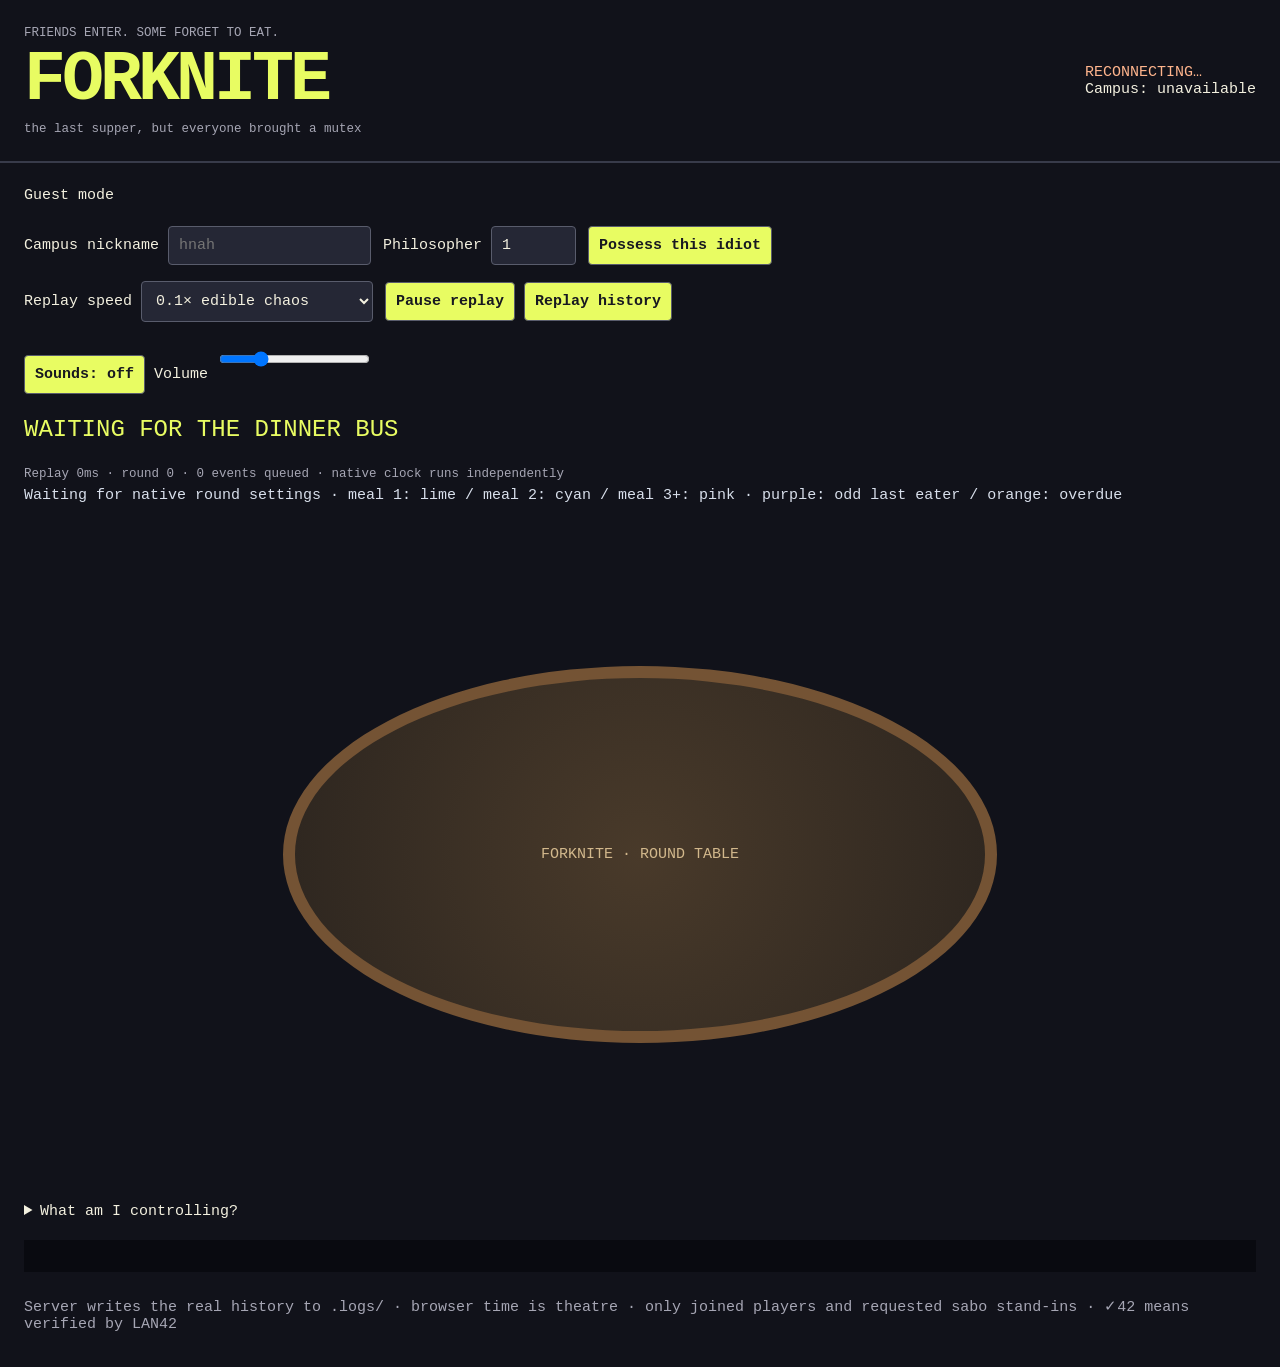
==== minigames/forknite/public/index.html @ 1d65f486 "fix: keep FORKNITE photos matched to shuffled diners" ====
<!doctype html><html lang="en"><meta charset="utf-8"><meta name="viewport" content="width=device-width,initial-scale=1"><title>FORKNITE · dinner is a battle royale</title>
<style>
*{box-sizing:border-box}body{margin:0;background:#11121a;color:#f3f0df;font:15px monospace}header,main{max-width:1400px;margin:auto;padding:24px}header{display:flex;justify-content:space-between;gap:20px;align-items:center;border-bottom:2px solid #383b4a}h1{font-size:clamp(30px,6vw,70px);margin:0;color:#e8fc62;letter-spacing:-4px}small{color:#a6a6b4}button,input,select{font:inherit;padding:10px;background:#252735;color:inherit;border:1px solid #595c6c;border-radius:4px}button{background:#e8fc62;color:#171820;cursor:pointer;font-weight:bold}label{display:inline-block;margin:8px 12px 8px 0}#banner{font-size:24px;margin:22px 0;color:#e8fc62}#arena{display:grid;grid-template-columns:repeat(auto-fill,minmax(115px,1fr));gap:10px}.philo{position:relative;text-align:center;min-height:150px;border:2px solid #414353;border-radius:8px;padding:12px 6px;background:#20222d;overflow:hidden}.philo.eating{border-color:#e8fc62;background:#353c24}.philo.sleeping{border-color:#8181ff}.philo.dead{background:#50252c;border-color:#ff7782;transform:rotate(-3deg)}.sprite{font-size:32px;line-height:1.4;white-space:pre}.eating .sprite{animation:chomp .16s infinite alternate}.thinking .sprite{animation:wobble .4s infinite alternate}.dead .sprite{transform:rotate(180deg)}.photo-status{display:block;font-size:10px;color:#ffb58d}.sprite a,.sprite button{font:10px monospace;padding:3px}.sprite img{width:48px;height:48px;object-fit:cover;border-radius:50%;image-rendering:auto}#identity{margin-bottom:14px}a{color:#e8fc62}.name{display:block;margin:6px 0;color:#fff;overflow-wrap:anywhere}.state{font-size:11px;color:#bbc0cf}.bar{height:5px;background:#57576a;margin-top:12px}.bar i{display:block;height:100%;background:#e8fc62;width:100%}#feed{max-height:180px;overflow:auto;background:#090a10;padding:16px;color:#b7c68d;white-space:pre-wrap}#status,#message{color:#ffb58d}details{margin:20px 0}footer{margin-top:25px;color:#a6a6b4}@keyframes chomp{to{transform:translateY(-5px) rotate(8deg)}}@keyframes wobble{to{transform:rotate(-5deg)}}@media(prefers-reduced-motion:reduce){*{animation:none!important}}

#arena{display:block;position:relative;margin:24px auto;isolation:isolate;min-width:650px;min-height:650px}#arena:before{content:"FORKNITE · ROUND TABLE";position:absolute;inset:21%;border:12px solid #745334;border-radius:50%;background:radial-gradient(circle,#493a2a,#2c251f);display:grid;place-items:center;text-align:center;color:#d2b88c;z-index:-1}.philo{position:absolute;width:125px;min-height:160px;transform:translate(-50%,-50%);font-size:12px}.philo.dead{transform:translate(-50%,-50%) rotate(-3deg)}.bar i{background:var(--meal-color,#e8fc62)}.sprite{font-size:26px}.hunger{display:block;font-size:10px;color:#c4c6d3;margin-top:5px}#round-stats{line-height:1.8;color:#d8dfeb}main{overflow-x:auto}
.philo.eating.odd-turn{border-color:#bc8cff;background:#40304f;box-shadow:0 0 0 2px #bc8cff55}.odd-turn .meal-timing{color:#d9baff}
.philo.meal-late{border-color:#ffad42;background:#443321}.meal-timing{display:block;font-size:10px;color:#c4c6d3;margin-top:5px}.meal-late .meal-timing{color:#ffbd65}
</style>
<header><div><small>FRIENDS ENTER. SOME FORGET TO EAT.</small><h1>FORKNITE</h1><small>the last supper, but everyone brought a mutex</small></div><div><div id="status">connecting…</div><div id="campus-status" role="status">Campus: loading…</div></div></header>
<main><div id="identity"><span id="identity-label">Guest mode · silly face included</span></div><form id="join"><label>Campus nickname <input id="nickname" placeholder="hnah" maxlength="20" required pattern="[a-zA-Z0-9_-]+"></label><label>Philosopher <input id="slot" type="number" min="1" value="1" required style="width:85px"></label><button>Possess this idiot</button> <span id="message"></span></form>
<div><label>Replay speed <select id="speed"><option value="1">1× actual chaos</option><option value="0.1" selected>0.1× edible chaos</option><option value="0.02">0.02× forensic dinner</option></select></label><button id="pause">Pause replay</button> <button id="replay">Replay history</button></div>
<div><button id="fox-toggle" type="button" aria-pressed="false">Sounds: off</button> <label>Volume <input id="fox-volume" type="range" min="0" max="100" value="20" aria-label="Sound volume"></label> <small id="exam-audio-state" role="status" aria-live="polite"></small></div>
<div id="banner">WAITING FOR THE DINNER BUS</div><small id="clock">Room host uses /start in LAN42.</small><div id="round-stats" role="status">Waiting for native round settings · meal 1: lime / meal 2: cyan / meal 3+: pink · purple: odd last eater / orange: overdue</div><div id="arena" style="margin-top:20px"></div>
<details><summary>What am I controlling?</summary><p>Your attendance. Joined players and host-requested stand-ins sit at this table. Adjacent seats share forks. Seats and native philosopher IDs are shuffled every round. The C threads handle every fork, meal, sleep, thought and death. You are emotionally responsible.</p><p>Storm mode reduces the starvation deadline between fresh native rounds. The hunger bars and approximate milliseconds remaining are inferred from eating-start timestamps. Lime, cyan, and pink mark the first, second, and third-or-later eating starts. Purple highlights the last diner to start each numbered meal wave at an odd table, while that diner is eating. This extra odd-table turn is distinct from an overdue wait. Orange marks an overdue wait or a meal that started late. The estimated start-to-start window is max(eat + sleep, 2 × eat) for even tables or max(eat + sleep, 3 × eat) for odd tables, with max(2ms, 5% of eat) grace. Normal fork waiting is included; a single eating duration is not the late threshold. This is a display estimate, not proof of a scheduler fault. Meal counters count observed meal starts, not confirmed completed meals.</p></details><pre id="feed" aria-label="Recent moves"></pre><footer>Server writes the real history to .logs/ · browser time is theatre · only joined players and requested sabo stand-ins · ✓42 means verified by LAN42</footer></main>
<script src="/avatar.js"></script>
<script src="/campus-status.js"></script>
<script>
'use strict';
// MEAL_TIMING_START
function mealWindow(count,eat,sleep){
 if(!Number.isInteger(count)||count<2||!Number.isFinite(eat)||eat<=0||!Number.isFinite(sleep)||sleep<=0)return null;
 // A display estimate, not a guarantee about the native thread scheduler.
 return {expected:Math.max(eat+sleep,(count%2?3:2)*eat),grace:Math.max(2,eat*.05)};
}
function observeMeal(card,ms,window){
 card.lastDelay=window?Math.max(0,ms-card.lastMeal-window.expected):0;
 card.meals++;card.lastMeal=ms;
}
function oddLastEater(cards,card,count){
 const diners=cards.filter(Boolean);
 return count>1&&count%2===1&&diners.length===count&&diners.every(c=>c.meals>=card.meals);
}
function mealTiming(card,now,deadline,window){
 const elapsed=Math.max(0,now-card.lastMeal),remaining=card.dead?0:Math.max(0,Math.min(deadline,deadline-elapsed));
 const overdue=window?Math.max(0,elapsed-window.expected):0;
 const late=!card.dead&&Boolean(window&&(overdue>window.grace||card.lastDelay>window.grace));
 let label=card.dead?'Native death observed':!window?'Timing estimate unavailable':
  overdue>window.grace?'Waiting +'+Math.ceil(overdue)+'ms overdue':
  card.lastDelay>window.grace?'Last meal started +'+Math.ceil(card.lastDelay)+'ms late':
  'Within estimated meal window';
 const oddEating=!card.dead&&card.oddTurn&&card.state==='eating';
 if(oddEating)label='Odd-table last turn · meal '+card.meals+' · '+label;
 return {remaining,late,label,color:oddEating?'#bc8cff':late?'#ffad42':['#e8fc62','#5be7f5','#f38bd5'][Math.max(0,Math.min(card.meals,3)-1)]};
}
// MEAL_TIMING_END
// FOX_AUDIO_START
function createFoxAudio(sources,AudioClass=Audio,random=Math.random,now=()=>performance.now(),deathSources=[]){
 let enabled=false,volume=.2,last=-Infinity,quietUntil=0,queued=[];const active=new Set();
 function stop(){for(const a of active){a.pause();a.currentTime=0;}active.clear();last=-Infinity;}
 function play(pool=sources,priority=false){const date=new Date(Date.now()+8*3600*1000),day=date.getUTCDay(),hour=date.getUTCHours()+date.getUTCMinutes()/60;const examStart=day===3?15:day===6?13:null;queued=queued.filter(w=>w.end>Date.now()/1000);if(Date.now()/1000<quietUntil||queued.some(w=>w.start<=Date.now()/1000&&w.end>Date.now()/1000)||(examStart!==null&&hour>=examStart&&hour<examStart+3)){stop();return;}if(priority)stop();if(active.size>=2||now()-last<200)return;last=now();const a=new AudioClass(pool[Math.floor(random()*pool.length)]);a.volume=volume;active.add(a);const done=()=>active.delete(a);a.onended=done;a.onerror=done;try{const result=a.play();if(result&&result.catch)result.catch(done);}catch(e){done();}}
 return {toggle(){enabled=!enabled;if(enabled)play();else stop();return enabled;},eat(){if(enabled&&random()<.45)play();},death(){if(enabled&&deathSources.length)play(deathSources,true);},stop,setQuiet(until){quietUntil=Number.isFinite(until)&&until>Date.now()/1000&&until<=Date.now()/1000+43200?until:0;if(quietUntil)stop();},setWindows(rows){const now=Date.now()/1000;if(!Array.isArray(rows)||rows.length>16||rows.some(w=>!w||Object.keys(w).sort().join(',')!=='end,reason,start'||!['exam','manual'].includes(w.reason)||!Number.isFinite(w.start)||!Number.isFinite(w.end)||w.end<=w.start||w.end-w.start>43200||w.end>now+8*86400))return false;queued=rows.filter(w=>w.end>now);if(queued.some(w=>w.start<=now&&w.end>now))stop();return true;},setVolume(value){volume=Math.max(0,Math.min(1,Number(value)||0));for(const a of active)a.volume=volume;}};
}
// FOX_AUDIO_END
const foxAudio=createFoxAudio(["[data-uri]","[data-uri]","[data-uri]"],Audio,Math.random,()=>performance.now(),["[data-uri]","[data-uri]"]);
const $=s=>document.querySelector(s), arena=$('#arena');
let campusOccupancy=null;
async function refreshCampusStatus(){
 try{
  const response=await fetch('/campus-status');
  if(response.status===403){campusOccupancy=null;$('#campus-status').textContent='Campus: sign in through LAN42';return;}
  if(!response.ok)throw Error('Status unavailable');
  const data=await response.json();campusOccupancy=normalizeCampusStatus(data.status);
  $('#campus-status').textContent=campusStatusLabel(campusOccupancy);
 }catch(e){$('#campus-status').textContent=campusOccupancy?campusStatusLabel(campusOccupancy)+' · connection unavailable':'Campus: unavailable';}
}
refreshCampusStatus();setInterval(refreshCampusStatus,5000);
let campusQuietUntil=0,campusQuietWindows=[];
async function refreshAudioQuiet(){
 try{const r=await fetch('/audio-state');if(r.ok){const s=await r.json();if(typeof s.until==='number'&&Number.isFinite(s.until)){campusQuietUntil=s.until;if(foxAudio.setWindows(s.windows||[]))campusQuietWindows=s.windows||[];}}}catch(e){}
 const now=Date.now()/1000,d=new Date(Date.now()+8*3600*1000),day=d.getUTCDay(),hour=d.getUTCHours()+d.getUTCMinutes()/60+d.getUTCSeconds()/3600,start=day===3?15:day===6?13:null;
 campusQuietWindows=campusQuietWindows.filter(w=>w.end>now);if(campusQuietUntil<=now)campusQuietUntil=0;foxAudio.setWindows(campusQuietWindows);
 const defaults=start!==null&&hour>=start&&hour<start+3?now+(start+3-hour)*3600:0;
 const until=Math.max(defaults,campusQuietUntil,...campusQuietWindows.filter(w=>w.start<=now).map(w=>w.end));foxAudio.setQuiet(until);
 $('#exam-audio-state').textContent=until>now?'Exam quiet until '+new Date(until*1000).toLocaleTimeString('en-SG',{timeZone:'Asia/Singapore',hour:'2-digit',minute:'2-digit'})+' SGT':'';
 $('#fox-toggle').title=until>now?'Exam quiet is active; your sound choice is preserved.':'';
}refreshAudioQuiet();setInterval(refreshAudioQuiet,1000);
let count=0, players=[], history=[], queue=[], cursor=0, base=null, sim=0, round=0, deadline=130, paused=false, last=performance.now(), cards=[], seq=0, timingWindow=null, roundActive=false;
$('#fox-toggle').onclick=()=>{const on=foxAudio.toggle();$('#fox-toggle').textContent='Sounds: '+(on?'on':'off');$('#fox-toggle').setAttribute('aria-pressed',String(on));};
$('#fox-volume').oninput=ev=>foxAudio.setVolume(Number(ev.target.value)/100);
const faces=['(•_•)','(ಠ_ಠ)','(=^.^=)','(o_o)','(¬_¬)','(°□°)'];
function makeCard(id){const el=document.createElement('div');el.className='philo';el.innerHTML='<div class="sprite"></div><b class="name"></b><div class="state">waiting for carbs</div><div class="bar"><i></i></div><small class="hunger">waiting</small><small class="meal-timing">Waiting for round timings</small>';arena.append(el);return {el,meals:0,lastMeal:0,lastDelay:0,dead:false};}
function build(n){count=n;arena.textContent='';cards=[];$('#slot').max=n;names();}
function layout(){const n=players.length,size=Math.max(650,Math.ceil(n*200/Math.PI)+180),radius=size/2-90;arena.style.width=size+'px';arena.style.height=size+'px';players.slice().sort((a,b)=>a.id-b.id).forEach((p,i)=>{const c=cards[p.id];if(!c)return;const angle=2*Math.PI*i/Math.max(1,n)-Math.PI/2;c.el.style.left=(size/2+radius*Math.cos(angle))+'px';c.el.style.top=(size/2+radius*Math.sin(angle))+'px';});}
function names(){const ids=new Set(players.map(p=>p.id));cards.forEach((c,id)=>{if(c&&!ids.has(id)){c.el.remove();delete cards[id];}});for(const p of players){const id=p.id,c=cards[id]||(cards[id]=makeCard(id));c.el.querySelector('.name').textContent='#'+id+' '+p.name+(p.verified?' ✓42':p.sabo?' [SABO]':'');const sprite=c.el.querySelector('.sprite');const urls=[p.avatar,...(p.avatar_urls||[])].filter(Boolean),signature=JSON.stringify([p.name,urls]);if(c.avatarSignature===signature)continue;c.avatarSignature=signature;renderAvatar(sprite,urls,faces[(id-1)%faces.length],p.name);}layout();}
async function refreshIdentity(){try{const r=await fetch('/auth/me');const data=await r.json();if(data.user){$('#join').hidden=true;$('#identity-label').textContent=data.user.login+(data.user.verified?' · 42 identity from LAN42':' · LAN42 guest')+' · philosopher #'+data.user.slot;}else{$('#join').hidden=false;$('#identity-label').textContent='Guest spectator · join the LAN42 room to use your existing identity';}}catch(e){$('#identity-label').textContent='Guest mode';}}
async function acceptLan42(){const ticket=new URLSearchParams(location.hash.slice(1)).get('lan42');if(ticket){window.history.replaceState(null,'',location.pathname);try{const r=await fetch('/auth/lan42',{method:'POST',headers:{'Content-Type':'application/json'},body:JSON.stringify({ticket})});const data=await r.json();if(!r.ok)throw Error(data.error);}catch(e){$('#message').textContent=e.message;}}await refreshIdentity();await refreshCampusStatus();}acceptLan42();
function reset(){foxAudio.stop();cursor=0;base=null;sim=0;round=0;timingWindow=null;roundActive=false;queue=history.slice();build(count);$('#feed').textContent='';$('#banner').textContent='WAITING FOR THE DINNER BUS';}
function note(text){const feed=$('#feed');feed.textContent=(text+'\n'+feed.textContent).slice(0,4500);}
function apply(e){
 if(e.type==='round'){refreshIdentity();round=e.round;roundActive=true;deadline=Number(e.args&&e.args[1])||130;timingWindow=mealWindow(Number(e.args&&e.args[0]||e.count),Number(e.args&&e.args[2]),Number(e.args&&e.args[3]));sim=0;base=null;if(e.players)players=e.players;build(e.count||count);$('#round-stats').textContent='Round '+round+' · '+(e.args[0]||e.count)+' philosophers · time_to_die '+(e.args[1]||'unknown')+'ms · eat '+(e.args[2]||'unknown')+'ms · sleep '+(e.args[3]||'unknown')+'ms · meal goal '+(e.args[4]||'unlimited')+' · meal 1 lime / 2 cyan / 3+ pink · purple: odd last eater / orange: overdue'+(timingWindow?' · estimated interval '+timingWindow.expected+'ms + '+timingWindow.grace+'ms grace':'');$('#banner').textContent='ROUND '+round+' · THE FORKS ARE NOT YOUR FRIENDS';note('Native round '+round+' · '+(e.args||[]).join(' '));}
 if(e.type==='move'){const c=cards[e.id];if(!c)return;let state='thinking';if(e.action==='is eating'){state='eating';if(!document.hidden)foxAudio.eat();observeMeal(c,e.ms,timingWindow);c.oddTurn=oddLastEater(cards,c,count);}else if(e.action==='is sleeping')state='sleeping';else if(e.action==='died'){if(!document.hidden)foxAudio.death();state='dead';c.dead=true;$('#banner').textContent='☠ #'+e.id+' HAS BEEN SENT TO THE DISHWASHER';}else if(e.action==='has taken a fork')state='fork';c.state=state;c.el.className='philo '+state;c.el.querySelector('.state').textContent=e.action+' · meals started '+c.meals;note(e.ms+'ms · '+c.el.querySelector('.name').textContent+' '+e.action);}
 if(e.type==='players'){players=e.players;names();}
 if(e.type==='end'){roundActive=false;note('Round '+e.round+' ended'+(e.death?' · dinner casualty':'')+(e.code!=null?' · exit '+e.code:''));}
 if(e.type==='error'||e.type==='stderr')note(e.message||e.line);
}
const stream=new EventSource('/events');stream.onopen=()=>$('#status').textContent='● SERVER CONNECTED';stream.onerror=()=>$('#status').textContent='RECONNECTING…';
stream.onmessage=msg=>{const e=JSON.parse(msg.data);if(e.type==='snapshot'){players=e.players;if(!count)build(e.count);for(const x of e.events)if(x.seq>seq){seq=x.seq;history.push(x);queue.push(x);}names();return;}if(e.seq<=seq)return;seq=e.seq;history.push(e);queue.push(e);if(history.length>100000){history.splice(0,1000);} };
function tick(now){const delta=Math.min(now-last,100);last=now;if(!paused){if(roundActive)sim+=delta*Number($('#speed').value);let budget=3000;while(cursor<queue.length&&budget--){const e=queue[cursor];if(e.type==='move'){if(base===null){base=e.ms;sim=e.ms;}if(e.ms>sim)break;}cursor++;apply(e);}cards.forEach(c=>{if(c){const timing=mealTiming(c,sim,deadline,timingWindow),remaining=timing.remaining;c.el.style.setProperty('--meal-color',timing.color);c.el.classList.toggle('meal-late',timing.late);c.el.classList.toggle('odd-turn',Boolean(!c.dead&&c.oddTurn&&c.state==='eating'));c.el.querySelector('.meal-timing').textContent=timing.label;c.el.querySelector('i').style.width=(100*remaining/deadline)+'%';c.el.querySelector('.hunger').textContent='≈ '+Math.ceil(remaining)+' / '+deadline+'ms to starve · last meal '+Math.floor(c.lastMeal)+'ms';}});$('#clock').textContent='Replay '+Math.floor(sim)+'ms · round '+round+' · '+(queue.length-cursor)+' events queued · native clock runs independently';if(cursor>5000){queue.splice(0,cursor);cursor=0;}}requestAnimationFrame(tick);}requestAnimationFrame(tick);
$('#pause').onclick=()=>{paused=!paused;if(paused)foxAudio.stop();$('#pause').textContent=paused?'Resume replay':'Pause replay';};$('#replay').onclick=reset;
$('#join').onsubmit=async ev=>{ev.preventDefault();try{const id=Number($('#slot').value), key='forknite-'+id;const r=await fetch('/join',{method:'POST',headers:{'Content-Type':'application/json'},body:JSON.stringify({id,name:$('#nickname').value,token:localStorage.getItem(key)})});const data=await r.json();if(!r.ok)throw Error(data.error);localStorage.setItem(key,data.token);$('#message').textContent='You are philosopher '+id+'. Good luck with that.';}catch(e){$('#message').textContent=e.message;}};
</script></html>
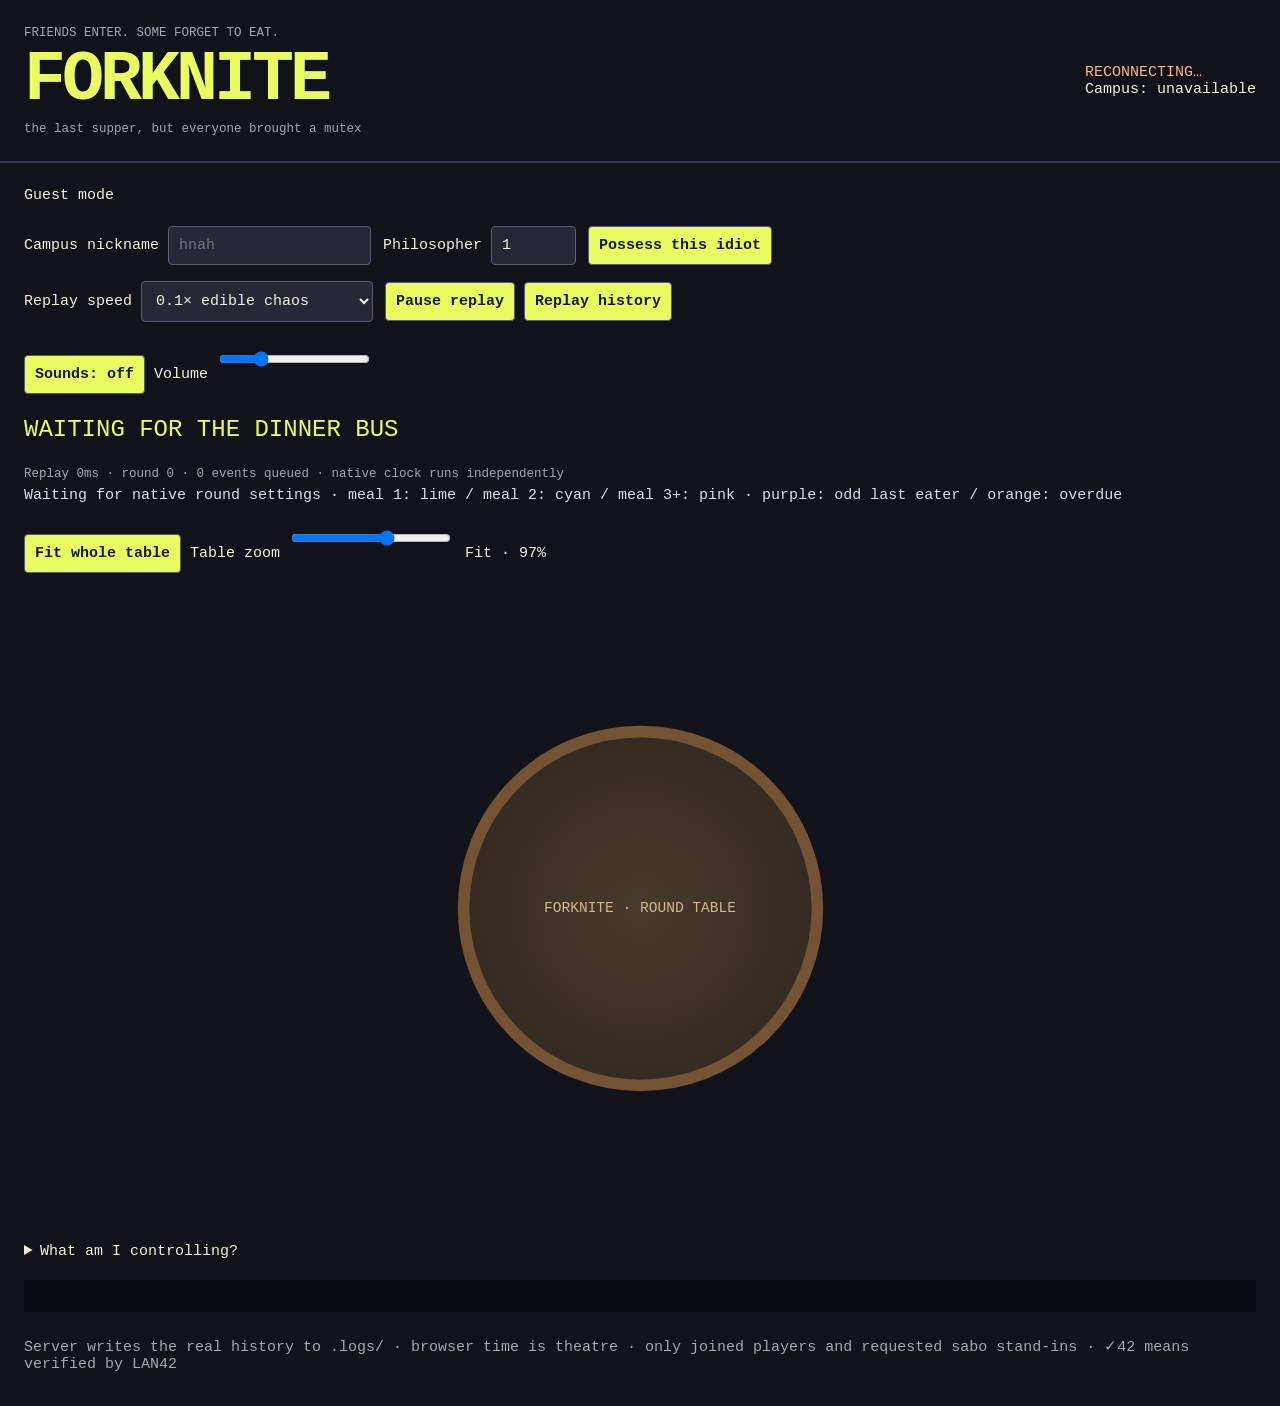
==== commit 20ca107c: "fix: fit full FORKNITE table with adjustable zoom" ====
--- a/minigames/forknite/public/index.html
+++ b/minigames/forknite/public/index.html
@@ -2,7 +2,7 @@
 <style>
 *{box-sizing:border-box}body{margin:0;background:#11121a;color:#f3f0df;font:15px monospace}header,main{max-width:1400px;margin:auto;padding:24px}header{display:flex;justify-content:space-between;gap:20px;align-items:center;border-bottom:2px solid #383b4a}h1{font-size:clamp(30px,6vw,70px);margin:0;color:#e8fc62;letter-spacing:-4px}small{color:#a6a6b4}button,input,select{font:inherit;padding:10px;background:#252735;color:inherit;border:1px solid #595c6c;border-radius:4px}button{background:#e8fc62;color:#171820;cursor:pointer;font-weight:bold}label{display:inline-block;margin:8px 12px 8px 0}#banner{font-size:24px;margin:22px 0;color:#e8fc62}#arena{display:grid;grid-template-columns:repeat(auto-fill,minmax(115px,1fr));gap:10px}.philo{position:relative;text-align:center;min-height:150px;border:2px solid #414353;border-radius:8px;padding:12px 6px;background:#20222d;overflow:hidden}.philo.eating{border-color:#e8fc62;background:#353c24}.philo.sleeping{border-color:#8181ff}.philo.dead{background:#50252c;border-color:#ff7782;transform:rotate(-3deg)}.sprite{font-size:32px;line-height:1.4;white-space:pre}.eating .sprite{animation:chomp .16s infinite alternate}.thinking .sprite{animation:wobble .4s infinite alternate}.dead .sprite{transform:rotate(180deg)}.photo-status{display:block;font-size:10px;color:#ffb58d}.sprite a,.sprite button{font:10px monospace;padding:3px}.sprite img{width:48px;height:48px;object-fit:cover;border-radius:50%;image-rendering:auto}#identity{margin-bottom:14px}a{color:#e8fc62}.name{display:block;margin:6px 0;color:#fff;overflow-wrap:anywhere}.state{font-size:11px;color:#bbc0cf}.bar{height:5px;background:#57576a;margin-top:12px}.bar i{display:block;height:100%;background:#e8fc62;width:100%}#feed{max-height:180px;overflow:auto;background:#090a10;padding:16px;color:#b7c68d;white-space:pre-wrap}#status,#message{color:#ffb58d}details{margin:20px 0}footer{margin-top:25px;color:#a6a6b4}@keyframes chomp{to{transform:translateY(-5px) rotate(8deg)}}@keyframes wobble{to{transform:rotate(-5deg)}}@media(prefers-reduced-motion:reduce){*{animation:none!important}}
 
-#arena{display:block;position:relative;margin:24px auto;isolation:isolate;min-width:650px;min-height:650px}#arena:before{content:"FORKNITE · ROUND TABLE";position:absolute;inset:21%;border:12px solid #745334;border-radius:50%;background:radial-gradient(circle,#493a2a,#2c251f);display:grid;place-items:center;text-align:center;color:#d2b88c;z-index:-1}.philo{position:absolute;width:125px;min-height:160px;transform:translate(-50%,-50%);font-size:12px}.philo.dead{transform:translate(-50%,-50%) rotate(-3deg)}.bar i{background:var(--meal-color,#e8fc62)}.sprite{font-size:26px}.hunger{display:block;font-size:10px;color:#c4c6d3;margin-top:5px}#round-stats{line-height:1.8;color:#d8dfeb}main{overflow-x:auto}
+#arena{display:block;position:relative;margin:24px auto;isolation:isolate;min-width:650px;min-height:650px}#arena:before{content:"FORKNITE · ROUND TABLE";position:absolute;inset:21%;border:12px solid #745334;border-radius:50%;background:radial-gradient(circle,#493a2a,#2c251f);display:grid;place-items:center;text-align:center;color:#d2b88c;z-index:-1}.philo{position:absolute;width:125px;min-height:160px;transform:translate(-50%,-50%);font-size:12px}.philo.dead{transform:translate(-50%,-50%) rotate(-3deg)}.bar i{background:var(--meal-color,#e8fc62)}.sprite{font-size:26px}.hunger{display:block;font-size:10px;color:#c4c6d3;margin-top:5px}#round-stats{line-height:1.8;color:#d8dfeb}main{min-width:0}#arena-viewport{width:100%;overflow:auto;margin:20px 0;overscroll-behavior:contain}#arena-frame{position:relative;margin:0 auto;overflow:hidden}#arena{margin:0!important;transform-origin:top left}#table-zoom{width:160px}header{flex-wrap:wrap}
 .philo.eating.odd-turn{border-color:#bc8cff;background:#40304f;box-shadow:0 0 0 2px #bc8cff55}.odd-turn .meal-timing{color:#d9baff}
 .philo.meal-late{border-color:#ffad42;background:#443321}.meal-timing{display:block;font-size:10px;color:#c4c6d3;margin-top:5px}.meal-late .meal-timing{color:#ffbd65}
 </style>
@@ -10,7 +10,7 @@
 <main><div id="identity"><span id="identity-label">Guest mode · silly face included</span></div><form id="join"><label>Campus nickname <input id="nickname" placeholder="hnah" maxlength="20" required pattern="[a-zA-Z0-9_-]+"></label><label>Philosopher <input id="slot" type="number" min="1" value="1" required style="width:85px"></label><button>Possess this idiot</button> <span id="message"></span></form>
 <div><label>Replay speed <select id="speed"><option value="1">1× actual chaos</option><option value="0.1" selected>0.1× edible chaos</option><option value="0.02">0.02× forensic dinner</option></select></label><button id="pause">Pause replay</button> <button id="replay">Replay history</button></div>
 <div><button id="fox-toggle" type="button" aria-pressed="false">Sounds: off</button> <label>Volume <input id="fox-volume" type="range" min="0" max="100" value="20" aria-label="Sound volume"></label> <small id="exam-audio-state" role="status" aria-live="polite"></small></div>
-<div id="banner">WAITING FOR THE DINNER BUS</div><small id="clock">Room host uses /start in LAN42.</small><div id="round-stats" role="status">Waiting for native round settings · meal 1: lime / meal 2: cyan / meal 3+: pink · purple: odd last eater / orange: overdue</div><div id="arena" style="margin-top:20px"></div>
+<div id="banner">WAITING FOR THE DINNER BUS</div><small id="clock">Room host uses /start in LAN42.</small><div id="round-stats" role="status">Waiting for native round settings · meal 1: lime / meal 2: cyan / meal 3+: pink · purple: odd last eater / orange: overdue</div><div><button id="table-fit" type="button">Fit whole table</button> <label>Table zoom <input id="table-zoom" type="range" min="5" max="150" value="100" aria-label="Table zoom"></label><output id="table-scale" for="table-zoom" aria-live="polite">Fit</output></div><div id="arena-viewport" tabindex="0" aria-label="Dinner table; zoom in and scroll to inspect diners"><div id="arena-frame"><div id="arena"></div></div></div>
 <details><summary>What am I controlling?</summary><p>Your attendance. Joined players and host-requested stand-ins sit at this table. Adjacent seats share forks. Seats and native philosopher IDs are shuffled every round. The C threads handle every fork, meal, sleep, thought and death. You are emotionally responsible.</p><p>Storm mode reduces the starvation deadline between fresh native rounds. The hunger bars and approximate milliseconds remaining are inferred from eating-start timestamps. Lime, cyan, and pink mark the first, second, and third-or-later eating starts. Purple highlights the last diner to start each numbered meal wave at an odd table, while that diner is eating. This extra odd-table turn is distinct from an overdue wait. Orange marks an overdue wait or a meal that started late. The estimated start-to-start window is max(eat + sleep, 2 × eat) for even tables or max(eat + sleep, 3 × eat) for odd tables, with max(2ms, 5% of eat) grace. Normal fork waiting is included; a single eating duration is not the late threshold. This is a display estimate, not proof of a scheduler fault. Meal counters count observed meal starts, not confirmed completed meals.</p></details><pre id="feed" aria-label="Recent moves"></pre><footer>Server writes the real history to .logs/ · browser time is theatre · only joined players and requested sabo stand-ins · ✓42 means verified by LAN42</footer></main>
 <script src="/avatar.js"></script>
 <script src="/campus-status.js"></script>
@@ -74,28 +74,47 @@
  $('#exam-audio-state').textContent=until>now?'Exam quiet until '+new Date(until*1000).toLocaleTimeString('en-SG',{timeZone:'Asia/Singapore',hour:'2-digit',minute:'2-digit'})+' SGT':'';
  $('#fox-toggle').title=until>now?'Exam quiet is active; your sound choice is preserved.':'';
 }refreshAudioQuiet();setInterval(refreshAudioQuiet,1000);
-let count=0, players=[], history=[], queue=[], cursor=0, base=null, sim=0, round=0, deadline=130, paused=false, last=performance.now(), cards=[], seq=0, timingWindow=null, roundActive=false;
+let count=0, players=[], history=[], queue=[], cursor=0, base=null, sim=0, round=0, deadline=130, paused=false, last=performance.now(), cards=[], seq=0, timingWindow=null, roundActive=false, catchUp=false;
 $('#fox-toggle').onclick=()=>{const on=foxAudio.toggle();$('#fox-toggle').textContent='Sounds: '+(on?'on':'off');$('#fox-toggle').setAttribute('aria-pressed',String(on));};
 $('#fox-volume').oninput=ev=>foxAudio.setVolume(Number(ev.target.value)/100);
 const faces=['(•_•)','(ಠ_ಠ)','(=^.^=)','(o_o)','(¬_¬)','(°□°)'];
 function makeCard(id){const el=document.createElement('div');el.className='philo';el.innerHTML='<div class="sprite"></div><b class="name"></b><div class="state">waiting for carbs</div><div class="bar"><i></i></div><small class="hunger">waiting</small><small class="meal-timing">Waiting for round timings</small>';arena.append(el);return {el,meals:0,lastMeal:0,lastDelay:0,dead:false};}
 function build(n){count=n;arena.textContent='';cards=[];$('#slot').max=n;names();}
-function layout(){const n=players.length,size=Math.max(650,Math.ceil(n*200/Math.PI)+180),radius=size/2-90;arena.style.width=size+'px';arena.style.height=size+'px';players.slice().sort((a,b)=>a.id-b.id).forEach((p,i)=>{const c=cards[p.id];if(!c)return;const angle=2*Math.PI*i/Math.max(1,n)-Math.PI/2;c.el.style.left=(size/2+radius*Math.cos(angle))+'px';c.el.style.top=(size/2+radius*Math.sin(angle))+'px';});}
+// TABLE_VIEW_START
+function tableView(size,width,height,zoom=null){
+ const scale=zoom===null?Math.min(1,Math.max(1,width)/size,Math.max(1,height)/size):Math.max(.05,Math.min(1.5,zoom));
+ return {scale,width:size*scale,height:size*scale};
+}
+// TABLE_VIEW_END
+let tableSize=650,tableZoom=null;
+function fitTable(){
+ const viewport=$('#arena-viewport'),frame=$('#arena-frame'),height=Math.max(240,window.innerHeight*.7);
+ const view=tableView(tableSize,viewport.clientWidth,height,tableZoom);
+ arena.style.transform='scale('+view.scale+')';frame.style.width=view.width+'px';frame.style.height=view.height+'px';
+ viewport.style.maxHeight=height+'px';
+ $('#table-zoom').value=String(Math.round(view.scale*100));
+ $('#table-scale').textContent=(tableZoom===null?'Fit · ':'')+Math.round(view.scale*100)+'%';
+}
+$('#table-fit').onclick=()=>{tableZoom=null;fitTable();$('#arena-viewport').scrollTo(0,0);};
+$('#table-zoom').oninput=ev=>{tableZoom=Number(ev.target.value)/100;fitTable();};
+window.addEventListener('resize',fitTable);
+if(typeof ResizeObserver!=='undefined')new ResizeObserver(fitTable).observe($('#arena-viewport'));
+function layout(){const n=players.length,size=Math.max(650,Math.ceil(n*200/Math.PI)+180),radius=size/2-110;tableSize=size;arena.style.width=size+'px';arena.style.height=size+'px';players.slice().sort((a,b)=>a.id-b.id).forEach((p,i)=>{const c=cards[p.id];if(!c)return;const angle=2*Math.PI*i/Math.max(1,n)-Math.PI/2;c.el.style.left=(size/2+radius*Math.cos(angle))+'px';c.el.style.top=(size/2+radius*Math.sin(angle))+'px';});fitTable();}
 function names(){const ids=new Set(players.map(p=>p.id));cards.forEach((c,id)=>{if(c&&!ids.has(id)){c.el.remove();delete cards[id];}});for(const p of players){const id=p.id,c=cards[id]||(cards[id]=makeCard(id));c.el.querySelector('.name').textContent='#'+id+' '+p.name+(p.verified?' ✓42':p.sabo?' [SABO]':'');const sprite=c.el.querySelector('.sprite');const urls=[p.avatar,...(p.avatar_urls||[])].filter(Boolean),signature=JSON.stringify([p.name,urls]);if(c.avatarSignature===signature)continue;c.avatarSignature=signature;renderAvatar(sprite,urls,faces[(id-1)%faces.length],p.name);}layout();}
 async function refreshIdentity(){try{const r=await fetch('/auth/me');const data=await r.json();if(data.user){$('#join').hidden=true;$('#identity-label').textContent=data.user.login+(data.user.verified?' · 42 identity from LAN42':' · LAN42 guest')+' · philosopher #'+data.user.slot;}else{$('#join').hidden=false;$('#identity-label').textContent='Guest spectator · join the LAN42 room to use your existing identity';}}catch(e){$('#identity-label').textContent='Guest mode';}}
 async function acceptLan42(){const ticket=new URLSearchParams(location.hash.slice(1)).get('lan42');if(ticket){window.history.replaceState(null,'',location.pathname);try{const r=await fetch('/auth/lan42',{method:'POST',headers:{'Content-Type':'application/json'},body:JSON.stringify({ticket})});const data=await r.json();if(!r.ok)throw Error(data.error);}catch(e){$('#message').textContent=e.message;}}await refreshIdentity();await refreshCampusStatus();}acceptLan42();
-function reset(){foxAudio.stop();cursor=0;base=null;sim=0;round=0;timingWindow=null;roundActive=false;queue=history.slice();build(count);$('#feed').textContent='';$('#banner').textContent='WAITING FOR THE DINNER BUS';}
+function reset(){foxAudio.stop();cursor=0;base=null;sim=0;round=0;timingWindow=null;roundActive=false;catchUp=false;queue=history.slice();build(count);$('#feed').textContent='';$('#banner').textContent='WAITING FOR THE DINNER BUS';}
 function note(text){const feed=$('#feed');feed.textContent=(text+'\n'+feed.textContent).slice(0,4500);}
 function apply(e){
  if(e.type==='round'){refreshIdentity();round=e.round;roundActive=true;deadline=Number(e.args&&e.args[1])||130;timingWindow=mealWindow(Number(e.args&&e.args[0]||e.count),Number(e.args&&e.args[2]),Number(e.args&&e.args[3]));sim=0;base=null;if(e.players)players=e.players;build(e.count||count);$('#round-stats').textContent='Round '+round+' · '+(e.args[0]||e.count)+' philosophers · time_to_die '+(e.args[1]||'unknown')+'ms · eat '+(e.args[2]||'unknown')+'ms · sleep '+(e.args[3]||'unknown')+'ms · meal goal '+(e.args[4]||'unlimited')+' · meal 1 lime / 2 cyan / 3+ pink · purple: odd last eater / orange: overdue'+(timingWindow?' · estimated interval '+timingWindow.expected+'ms + '+timingWindow.grace+'ms grace':'');$('#banner').textContent='ROUND '+round+' · THE FORKS ARE NOT YOUR FRIENDS';note('Native round '+round+' · '+(e.args||[]).join(' '));}
- if(e.type==='move'){const c=cards[e.id];if(!c)return;let state='thinking';if(e.action==='is eating'){state='eating';if(!document.hidden)foxAudio.eat();observeMeal(c,e.ms,timingWindow);c.oddTurn=oddLastEater(cards,c,count);}else if(e.action==='is sleeping')state='sleeping';else if(e.action==='died'){if(!document.hidden)foxAudio.death();state='dead';c.dead=true;$('#banner').textContent='☠ #'+e.id+' HAS BEEN SENT TO THE DISHWASHER';}else if(e.action==='has taken a fork')state='fork';c.state=state;c.el.className='philo '+state;c.el.querySelector('.state').textContent=e.action+' · meals started '+c.meals;note(e.ms+'ms · '+c.el.querySelector('.name').textContent+' '+e.action);}
+ if(e.type==='move'){const c=cards[e.id];if(!c)return;let state='thinking';if(e.action==='is eating'){state='eating';if(!document.hidden&&!catchUp)foxAudio.eat();observeMeal(c,e.ms,timingWindow);c.oddTurn=oddLastEater(cards,c,count);}else if(e.action==='is sleeping')state='sleeping';else if(e.action==='died'){if(!document.hidden&&!catchUp)foxAudio.death();state='dead';c.dead=true;$('#banner').textContent='☠ #'+e.id+' HAS BEEN SENT TO THE DISHWASHER';}else if(e.action==='has taken a fork')state='fork';c.state=state;c.el.className='philo '+state;c.el.querySelector('.state').textContent=e.action+' · meals started '+c.meals;note(e.ms+'ms · '+c.el.querySelector('.name').textContent+' '+e.action);}
  if(e.type==='players'){players=e.players;names();}
  if(e.type==='end'){roundActive=false;note('Round '+e.round+' ended'+(e.death?' · dinner casualty':'')+(e.code!=null?' · exit '+e.code:''));}
  if(e.type==='error'||e.type==='stderr')note(e.message||e.line);
 }
 const stream=new EventSource('/events');stream.onopen=()=>$('#status').textContent='● SERVER CONNECTED';stream.onerror=()=>$('#status').textContent='RECONNECTING…';
-stream.onmessage=msg=>{const e=JSON.parse(msg.data);if(e.type==='snapshot'){players=e.players;if(!count)build(e.count);for(const x of e.events)if(x.seq>seq){seq=x.seq;history.push(x);queue.push(x);}names();return;}if(e.seq<=seq)return;seq=e.seq;history.push(e);queue.push(e);if(history.length>100000){history.splice(0,1000);} };
-function tick(now){const delta=Math.min(now-last,100);last=now;if(!paused){if(roundActive)sim+=delta*Number($('#speed').value);let budget=3000;while(cursor<queue.length&&budget--){const e=queue[cursor];if(e.type==='move'){if(base===null){base=e.ms;sim=e.ms;}if(e.ms>sim)break;}cursor++;apply(e);}cards.forEach(c=>{if(c){const timing=mealTiming(c,sim,deadline,timingWindow),remaining=timing.remaining;c.el.style.setProperty('--meal-color',timing.color);c.el.classList.toggle('meal-late',timing.late);c.el.classList.toggle('odd-turn',Boolean(!c.dead&&c.oddTurn&&c.state==='eating'));c.el.querySelector('.meal-timing').textContent=timing.label;c.el.querySelector('i').style.width=(100*remaining/deadline)+'%';c.el.querySelector('.hunger').textContent='≈ '+Math.ceil(remaining)+' / '+deadline+'ms to starve · last meal '+Math.floor(c.lastMeal)+'ms';}});$('#clock').textContent='Replay '+Math.floor(sim)+'ms · round '+round+' · '+(queue.length-cursor)+' events queued · native clock runs independently';if(cursor>5000){queue.splice(0,cursor);cursor=0;}}requestAnimationFrame(tick);}requestAnimationFrame(tick);
+stream.onmessage=msg=>{const e=JSON.parse(msg.data);if(e.type==='snapshot'){const first=seq===0;players=e.players;if(!count)build(e.count);for(const x of e.events)if(x.seq>seq){seq=x.seq;history.push(x);queue.push(x);}if(first&&history.length){let start=0;for(let i=0;i<history.length;i++)if(history[i].type==='round')start=i;queue=history.slice(start);cursor=0;catchUp=true;}names();return;}if(e.seq<=seq)return;seq=e.seq;history.push(e);queue.push(e);if(history.length>100000){history.splice(0,1000);} };
+function tick(now){const delta=Math.min(now-last,100);last=now;if(!paused){if(roundActive&&!catchUp)sim+=delta*Number($('#speed').value);let budget=3000;while(cursor<queue.length&&budget--){const e=queue[cursor];if(e.type==='move'){if(base===null){base=e.ms;sim=e.ms;}if(catchUp)sim=e.ms;else if(e.ms>sim)break;}cursor++;apply(e);}if(catchUp&&cursor>=queue.length)catchUp=false;cards.forEach(c=>{if(c){const timing=mealTiming(c,sim,deadline,timingWindow),remaining=timing.remaining;c.el.style.setProperty('--meal-color',timing.color);c.el.classList.toggle('meal-late',timing.late);c.el.classList.toggle('odd-turn',Boolean(!c.dead&&c.oddTurn&&c.state==='eating'));c.el.querySelector('.meal-timing').textContent=timing.label;c.el.querySelector('i').style.width=(100*remaining/deadline)+'%';c.el.querySelector('.hunger').textContent='≈ '+Math.ceil(remaining)+' / '+deadline+'ms to starve · last meal '+Math.floor(c.lastMeal)+'ms';}});$('#clock').textContent='Replay '+Math.floor(sim)+'ms · round '+round+' · '+(queue.length-cursor)+' events queued · native clock runs independently';if(cursor>5000){queue.splice(0,cursor);cursor=0;}}requestAnimationFrame(tick);}requestAnimationFrame(tick);
 $('#pause').onclick=()=>{paused=!paused;if(paused)foxAudio.stop();$('#pause').textContent=paused?'Resume replay':'Pause replay';};$('#replay').onclick=reset;
 $('#join').onsubmit=async ev=>{ev.preventDefault();try{const id=Number($('#slot').value), key='forknite-'+id;const r=await fetch('/join',{method:'POST',headers:{'Content-Type':'application/json'},body:JSON.stringify({id,name:$('#nickname').value,token:localStorage.getItem(key)})});const data=await r.json();if(!r.ok)throw Error(data.error);localStorage.setItem(key,data.token);$('#message').textContent='You are philosopher '+id+'. Good luck with that.';}catch(e){$('#message').textContent=e.message;}};
 </script></html>
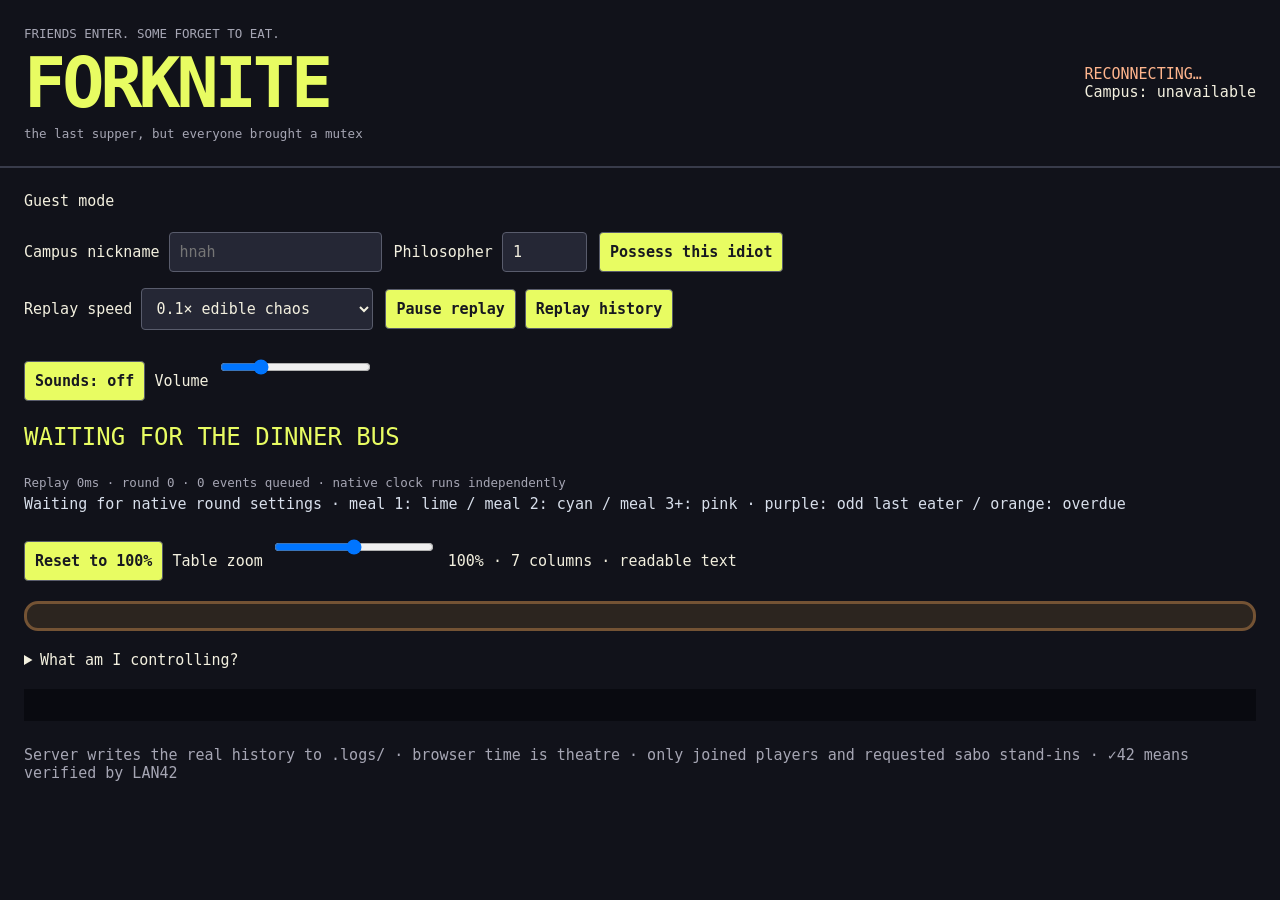
==== commit 50c8ee81: "fix: reflow readable diners at full-size table zoom" ====
--- a/minigames/forknite/public/index.html
+++ b/minigames/forknite/public/index.html
@@ -2,15 +2,15 @@
 <style>
 *{box-sizing:border-box}body{margin:0;background:#11121a;color:#f3f0df;font:15px monospace}header,main{max-width:1400px;margin:auto;padding:24px}header{display:flex;justify-content:space-between;gap:20px;align-items:center;border-bottom:2px solid #383b4a}h1{font-size:clamp(30px,6vw,70px);margin:0;color:#e8fc62;letter-spacing:-4px}small{color:#a6a6b4}button,input,select{font:inherit;padding:10px;background:#252735;color:inherit;border:1px solid #595c6c;border-radius:4px}button{background:#e8fc62;color:#171820;cursor:pointer;font-weight:bold}label{display:inline-block;margin:8px 12px 8px 0}#banner{font-size:24px;margin:22px 0;color:#e8fc62}#arena{display:grid;grid-template-columns:repeat(auto-fill,minmax(115px,1fr));gap:10px}.philo{position:relative;text-align:center;min-height:150px;border:2px solid #414353;border-radius:8px;padding:12px 6px;background:#20222d;overflow:hidden}.philo.eating{border-color:#e8fc62;background:#353c24}.philo.sleeping{border-color:#8181ff}.philo.dead{background:#50252c;border-color:#ff7782;transform:rotate(-3deg)}.sprite{font-size:32px;line-height:1.4;white-space:pre}.eating .sprite{animation:chomp .16s infinite alternate}.thinking .sprite{animation:wobble .4s infinite alternate}.dead .sprite{transform:rotate(180deg)}.photo-status{display:block;font-size:10px;color:#ffb58d}.sprite a,.sprite button{font:10px monospace;padding:3px}.sprite img{width:48px;height:48px;object-fit:cover;border-radius:50%;image-rendering:auto}#identity{margin-bottom:14px}a{color:#e8fc62}.name{display:block;margin:6px 0;color:#fff;overflow-wrap:anywhere}.state{font-size:11px;color:#bbc0cf}.bar{height:5px;background:#57576a;margin-top:12px}.bar i{display:block;height:100%;background:#e8fc62;width:100%}#feed{max-height:180px;overflow:auto;background:#090a10;padding:16px;color:#b7c68d;white-space:pre-wrap}#status,#message{color:#ffb58d}details{margin:20px 0}footer{margin-top:25px;color:#a6a6b4}@keyframes chomp{to{transform:translateY(-5px) rotate(8deg)}}@keyframes wobble{to{transform:rotate(-5deg)}}@media(prefers-reduced-motion:reduce){*{animation:none!important}}
 
-#arena{display:block;position:relative;margin:24px auto;isolation:isolate;min-width:650px;min-height:650px}#arena:before{content:"FORKNITE · ROUND TABLE";position:absolute;inset:21%;border:12px solid #745334;border-radius:50%;background:radial-gradient(circle,#493a2a,#2c251f);display:grid;place-items:center;text-align:center;color:#d2b88c;z-index:-1}.philo{position:absolute;width:125px;min-height:160px;transform:translate(-50%,-50%);font-size:12px}.philo.dead{transform:translate(-50%,-50%) rotate(-3deg)}.bar i{background:var(--meal-color,#e8fc62)}.sprite{font-size:26px}.hunger{display:block;font-size:10px;color:#c4c6d3;margin-top:5px}#round-stats{line-height:1.8;color:#d8dfeb}main{min-width:0}#arena-viewport{width:100%;overflow:auto;margin:20px 0;overscroll-behavior:contain}#arena-frame{position:relative;margin:0 auto;overflow:hidden}#arena{margin:0!important;transform-origin:top left}#table-zoom{width:160px}header{flex-wrap:wrap}
+#arena{display:grid;position:relative;grid-template-columns:repeat(auto-fit,minmax(min(100%,var(--card-width,160px)),1fr));gap:var(--card-gap,10px);width:100%;min-width:0;min-height:0;margin:0;isolation:isolate;padding:12px;background:#2c251f;border:3px solid #745334;border-radius:14px}#arena:before{content:none}.philo{position:relative;width:auto;min-width:0;min-height:0;transform:none;font-size:12px;padding:var(--card-padding,8px) 6px;overflow-wrap:anywhere}.philo.dead{transform:none}.bar{margin-top:6px}.bar i{background:var(--meal-color,#e8fc62)}.sprite{font-size:26px;line-height:1.2}.sprite img{width:var(--photo-size,48px);height:var(--photo-size,48px)}.name{margin:4px 0}.hunger{display:block;font-size:11px;color:#c4c6d3;margin-top:5px}#round-stats{line-height:1.8;color:#d8dfeb}main{min-width:0}#arena-viewport{width:100%;margin:20px 0;overflow:visible}#arena-frame{width:100%;min-width:0}#table-zoom{width:160px}header{flex-wrap:wrap}
 .philo.eating.odd-turn{border-color:#bc8cff;background:#40304f;box-shadow:0 0 0 2px #bc8cff55}.odd-turn .meal-timing{color:#d9baff}
-.philo.meal-late{border-color:#ffad42;background:#443321}.meal-timing{display:block;font-size:10px;color:#c4c6d3;margin-top:5px}.meal-late .meal-timing{color:#ffbd65}
+.philo.meal-late{border-color:#ffad42;background:#443321}.meal-timing{display:block;font-size:11px;color:#c4c6d3;margin-top:5px}.meal-late .meal-timing{color:#ffbd65}
 </style>
 <header><div><small>FRIENDS ENTER. SOME FORGET TO EAT.</small><h1>FORKNITE</h1><small>the last supper, but everyone brought a mutex</small></div><div><div id="status">connecting…</div><div id="campus-status" role="status">Campus: loading…</div></div></header>
 <main><div id="identity"><span id="identity-label">Guest mode · silly face included</span></div><form id="join"><label>Campus nickname <input id="nickname" placeholder="hnah" maxlength="20" required pattern="[a-zA-Z0-9_-]+"></label><label>Philosopher <input id="slot" type="number" min="1" value="1" required style="width:85px"></label><button>Possess this idiot</button> <span id="message"></span></form>
 <div><label>Replay speed <select id="speed"><option value="1">1× actual chaos</option><option value="0.1" selected>0.1× edible chaos</option><option value="0.02">0.02× forensic dinner</option></select></label><button id="pause">Pause replay</button> <button id="replay">Replay history</button></div>
 <div><button id="fox-toggle" type="button" aria-pressed="false">Sounds: off</button> <label>Volume <input id="fox-volume" type="range" min="0" max="100" value="20" aria-label="Sound volume"></label> <small id="exam-audio-state" role="status" aria-live="polite"></small></div>
-<div id="banner">WAITING FOR THE DINNER BUS</div><small id="clock">Room host uses /start in LAN42.</small><div id="round-stats" role="status">Waiting for native round settings · meal 1: lime / meal 2: cyan / meal 3+: pink · purple: odd last eater / orange: overdue</div><div><button id="table-fit" type="button">Fit whole table</button> <label>Table zoom <input id="table-zoom" type="range" min="5" max="150" value="100" aria-label="Table zoom"></label><output id="table-scale" for="table-zoom" aria-live="polite">Fit</output></div><div id="arena-viewport" tabindex="0" aria-label="Dinner table; zoom in and scroll to inspect diners"><div id="arena-frame"><div id="arena"></div></div></div>
+<div id="banner">WAITING FOR THE DINNER BUS</div><small id="clock">Room host uses /start in LAN42.</small><div id="round-stats" role="status">Waiting for native round settings · meal 1: lime / meal 2: cyan / meal 3+: pink · purple: odd last eater / orange: overdue</div><div><button id="table-fit" type="button">Reset to 100%</button> <label>Table zoom <input id="table-zoom" type="range" min="50" max="150" value="100" aria-label="Table zoom"></label><output id="table-scale" for="table-zoom" aria-live="polite">100%</output></div><div id="arena-viewport" tabindex="0" aria-label="Dinner table in seat order"><div id="arena-frame"><div id="arena"></div></div></div>
 <details><summary>What am I controlling?</summary><p>Your attendance. Joined players and host-requested stand-ins sit at this table. Adjacent seats share forks. Seats and native philosopher IDs are shuffled every round. The C threads handle every fork, meal, sleep, thought and death. You are emotionally responsible.</p><p>Storm mode reduces the starvation deadline between fresh native rounds. The hunger bars and approximate milliseconds remaining are inferred from eating-start timestamps. Lime, cyan, and pink mark the first, second, and third-or-later eating starts. Purple highlights the last diner to start each numbered meal wave at an odd table, while that diner is eating. This extra odd-table turn is distinct from an overdue wait. Orange marks an overdue wait or a meal that started late. The estimated start-to-start window is max(eat + sleep, 2 × eat) for even tables or max(eat + sleep, 3 × eat) for odd tables, with max(2ms, 5% of eat) grace. Normal fork waiting is included; a single eating duration is not the late threshold. This is a display estimate, not proof of a scheduler fault. Meal counters count observed meal starts, not confirmed completed meals.</p></details><pre id="feed" aria-label="Recent moves"></pre><footer>Server writes the real history to .logs/ · browser time is theatre · only joined players and requested sabo stand-ins · ✓42 means verified by LAN42</footer></main>
 <script src="/avatar.js"></script>
 <script src="/campus-status.js"></script>
@@ -81,25 +81,34 @@
 function makeCard(id){const el=document.createElement('div');el.className='philo';el.innerHTML='<div class="sprite"></div><b class="name"></b><div class="state">waiting for carbs</div><div class="bar"><i></i></div><small class="hunger">waiting</small><small class="meal-timing">Waiting for round timings</small>';arena.append(el);return {el,meals:0,lastMeal:0,lastDelay:0,dead:false};}
 function build(n){count=n;arena.textContent='';cards=[];$('#slot').max=n;names();}
 // TABLE_VIEW_START
-function tableView(size,width,height,zoom=null){
- const scale=zoom===null?Math.min(1,Math.max(1,width)/size,Math.max(1,height)/size):Math.max(.05,Math.min(1.5,zoom));
- return {scale,width:size*scale,height:size*scale};
+function tableView(width,zoom=1){
+ // Reflow cards at every zoom. Keep text readable instead of scaling a canvas.
+ const density=Math.max(.5,Math.min(1.5,zoom));
+ const cardWidth=Math.max(120,160*density),gap=Math.max(4,10*density);
+ const available=Math.max(1,width-30);
+ const columns=Math.max(1,Math.floor((available+gap)/(cardWidth+gap)));
+ return {cardWidth,gap,columns,padding:Math.max(4,8*density),photo:Math.max(40,48*density)};
 }
 // TABLE_VIEW_END
-let tableSize=650,tableZoom=null;
+let tableZoom=1;
 function fitTable(){
- const viewport=$('#arena-viewport'),frame=$('#arena-frame'),height=Math.max(240,window.innerHeight*.7);
- const view=tableView(tableSize,viewport.clientWidth,height,tableZoom);
- arena.style.transform='scale('+view.scale+')';frame.style.width=view.width+'px';frame.style.height=view.height+'px';
- viewport.style.maxHeight=height+'px';
- $('#table-zoom').value=String(Math.round(view.scale*100));
- $('#table-scale').textContent=(tableZoom===null?'Fit · ':'')+Math.round(view.scale*100)+'%';
+ const view=tableView($('#arena-viewport').clientWidth,tableZoom);
+ arena.style.setProperty('--card-width',view.cardWidth+'px');
+ arena.style.setProperty('--card-gap',view.gap+'px');
+ arena.style.setProperty('--card-padding',view.padding+'px');
+ arena.style.setProperty('--photo-size',view.photo+'px');
+ $('#table-zoom').value=String(Math.round(tableZoom*100));
+ $('#table-scale').textContent=Math.round(tableZoom*100)+'% · '+view.columns+' columns · readable text';
 }
-$('#table-fit').onclick=()=>{tableZoom=null;fitTable();$('#arena-viewport').scrollTo(0,0);};
+$('#table-fit').onclick=()=>{tableZoom=1;fitTable();};
 $('#table-zoom').oninput=ev=>{tableZoom=Number(ev.target.value)/100;fitTable();};
 window.addEventListener('resize',fitTable);
 if(typeof ResizeObserver!=='undefined')new ResizeObserver(fitTable).observe($('#arena-viewport'));
-function layout(){const n=players.length,size=Math.max(650,Math.ceil(n*200/Math.PI)+180),radius=size/2-110;tableSize=size;arena.style.width=size+'px';arena.style.height=size+'px';players.slice().sort((a,b)=>a.id-b.id).forEach((p,i)=>{const c=cards[p.id];if(!c)return;const angle=2*Math.PI*i/Math.max(1,n)-Math.PI/2;c.el.style.left=(size/2+radius*Math.cos(angle))+'px';c.el.style.top=(size/2+radius*Math.sin(angle))+'px';});fitTable();}
+function layout(){
+ // DOM order matches the actual seats, preserving adjacency and round shuffles.
+ players.slice().sort((a,b)=>a.id-b.id).forEach(p=>{const c=cards[p.id];if(c)arena.append(c.el);});
+ fitTable();
+}
 function names(){const ids=new Set(players.map(p=>p.id));cards.forEach((c,id)=>{if(c&&!ids.has(id)){c.el.remove();delete cards[id];}});for(const p of players){const id=p.id,c=cards[id]||(cards[id]=makeCard(id));c.el.querySelector('.name').textContent='#'+id+' '+p.name+(p.verified?' ✓42':p.sabo?' [SABO]':'');const sprite=c.el.querySelector('.sprite');const urls=[p.avatar,...(p.avatar_urls||[])].filter(Boolean),signature=JSON.stringify([p.name,urls]);if(c.avatarSignature===signature)continue;c.avatarSignature=signature;renderAvatar(sprite,urls,faces[(id-1)%faces.length],p.name);}layout();}
 async function refreshIdentity(){try{const r=await fetch('/auth/me');const data=await r.json();if(data.user){$('#join').hidden=true;$('#identity-label').textContent=data.user.login+(data.user.verified?' · 42 identity from LAN42':' · LAN42 guest')+' · philosopher #'+data.user.slot;}else{$('#join').hidden=false;$('#identity-label').textContent='Guest spectator · join the LAN42 room to use your existing identity';}}catch(e){$('#identity-label').textContent='Guest mode';}}
 async function acceptLan42(){const ticket=new URLSearchParams(location.hash.slice(1)).get('lan42');if(ticket){window.history.replaceState(null,'',location.pathname);try{const r=await fetch('/auth/lan42',{method:'POST',headers:{'Content-Type':'application/json'},body:JSON.stringify({ticket})});const data=await r.json();if(!r.ok)throw Error(data.error);}catch(e){$('#message').textContent=e.message;}}await refreshIdentity();await refreshCampusStatus();}acceptLan42();
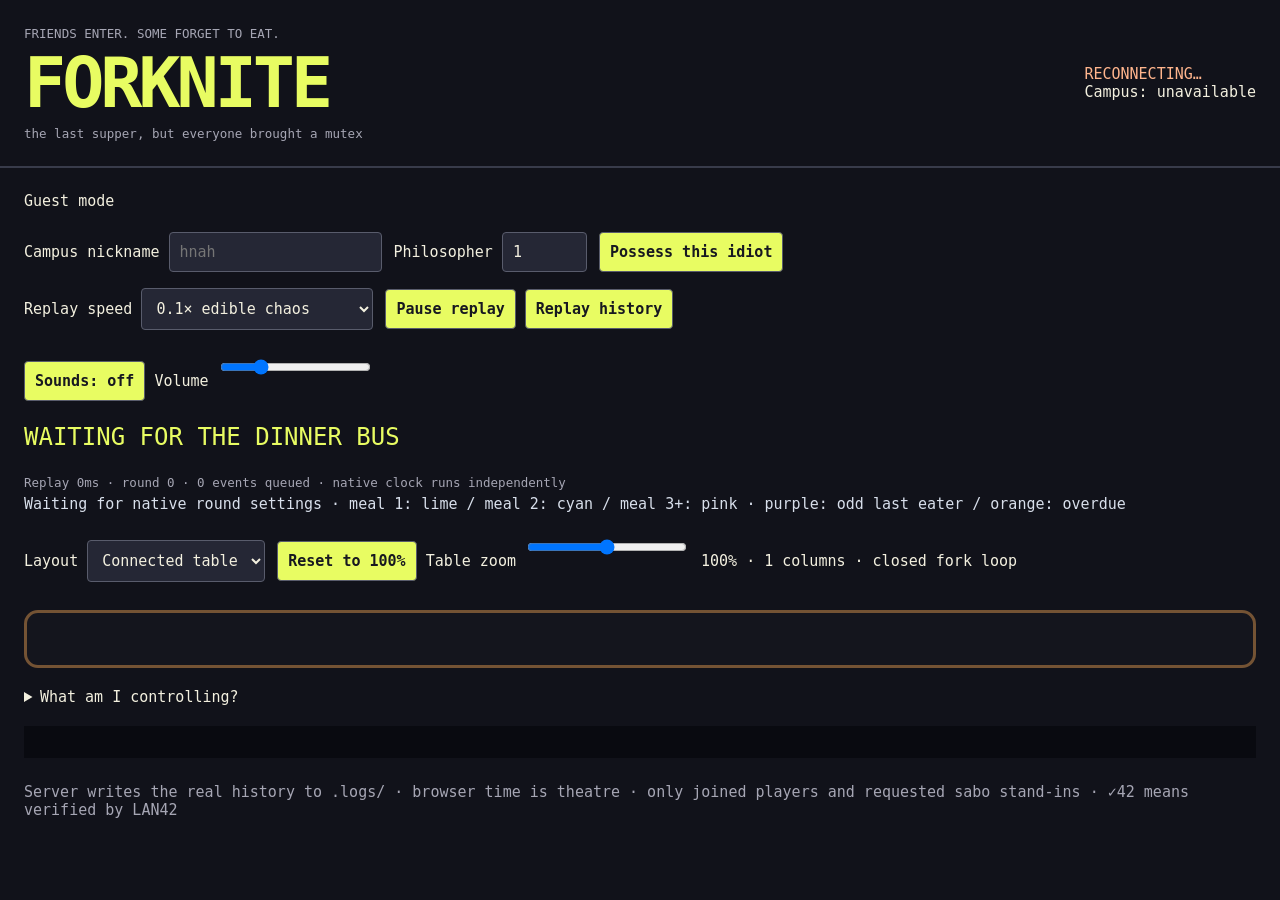
==== commit d5f19546: "feat: show closed-loop dinner table with layout toggle" ====
--- a/minigames/forknite/public/index.html
+++ b/minigames/forknite/public/index.html
@@ -2,7 +2,8 @@
 <style>
 *{box-sizing:border-box}body{margin:0;background:#11121a;color:#f3f0df;font:15px monospace}header,main{max-width:1400px;margin:auto;padding:24px}header{display:flex;justify-content:space-between;gap:20px;align-items:center;border-bottom:2px solid #383b4a}h1{font-size:clamp(30px,6vw,70px);margin:0;color:#e8fc62;letter-spacing:-4px}small{color:#a6a6b4}button,input,select{font:inherit;padding:10px;background:#252735;color:inherit;border:1px solid #595c6c;border-radius:4px}button{background:#e8fc62;color:#171820;cursor:pointer;font-weight:bold}label{display:inline-block;margin:8px 12px 8px 0}#banner{font-size:24px;margin:22px 0;color:#e8fc62}#arena{display:grid;grid-template-columns:repeat(auto-fill,minmax(115px,1fr));gap:10px}.philo{position:relative;text-align:center;min-height:150px;border:2px solid #414353;border-radius:8px;padding:12px 6px;background:#20222d;overflow:hidden}.philo.eating{border-color:#e8fc62;background:#353c24}.philo.sleeping{border-color:#8181ff}.philo.dead{background:#50252c;border-color:#ff7782;transform:rotate(-3deg)}.sprite{font-size:32px;line-height:1.4;white-space:pre}.eating .sprite{animation:chomp .16s infinite alternate}.thinking .sprite{animation:wobble .4s infinite alternate}.dead .sprite{transform:rotate(180deg)}.photo-status{display:block;font-size:10px;color:#ffb58d}.sprite a,.sprite button{font:10px monospace;padding:3px}.sprite img{width:48px;height:48px;object-fit:cover;border-radius:50%;image-rendering:auto}#identity{margin-bottom:14px}a{color:#e8fc62}.name{display:block;margin:6px 0;color:#fff;overflow-wrap:anywhere}.state{font-size:11px;color:#bbc0cf}.bar{height:5px;background:#57576a;margin-top:12px}.bar i{display:block;height:100%;background:#e8fc62;width:100%}#feed{max-height:180px;overflow:auto;background:#090a10;padding:16px;color:#b7c68d;white-space:pre-wrap}#status,#message{color:#ffb58d}details{margin:20px 0}footer{margin-top:25px;color:#a6a6b4}@keyframes chomp{to{transform:translateY(-5px) rotate(8deg)}}@keyframes wobble{to{transform:rotate(-5deg)}}@media(prefers-reduced-motion:reduce){*{animation:none!important}}
 
-#arena{display:grid;position:relative;grid-template-columns:repeat(auto-fit,minmax(min(100%,var(--card-width,160px)),1fr));gap:var(--card-gap,10px);width:100%;min-width:0;min-height:0;margin:0;isolation:isolate;padding:12px;background:#2c251f;border:3px solid #745334;border-radius:14px}#arena:before{content:none}.philo{position:relative;width:auto;min-width:0;min-height:0;transform:none;font-size:12px;padding:var(--card-padding,8px) 6px;overflow-wrap:anywhere}.philo.dead{transform:none}.bar{margin-top:6px}.bar i{background:var(--meal-color,#e8fc62)}.sprite{font-size:26px;line-height:1.2}.sprite img{width:var(--photo-size,48px);height:var(--photo-size,48px)}.name{margin:4px 0}.hunger{display:block;font-size:11px;color:#c4c6d3;margin-top:5px}#round-stats{line-height:1.8;color:#d8dfeb}main{min-width:0}#arena-viewport{width:100%;margin:20px 0;overflow:visible}#arena-frame{width:100%;min-width:0}#table-zoom{width:160px}header{flex-wrap:wrap}
+#arena{display:grid;position:relative;grid-template-columns:repeat(auto-fit,minmax(min(100%,var(--card-width,160px)),1fr));gap:var(--card-gap,10px);width:100%;min-width:0;min-height:0;margin:0;isolation:isolate;padding:26px;background:#2c251f;border:3px solid #745334;border-radius:14px}#arena:before{content:none}.philo{position:relative;width:auto;min-width:0;min-height:0;transform:none;font-size:12px;padding:var(--card-padding,8px) 6px;overflow-wrap:anywhere}.philo.dead{transform:none}.bar{margin-top:6px}.bar i{background:var(--meal-color,#e8fc62)}.sprite{font-size:26px;line-height:1.2}.sprite img{width:var(--photo-size,48px);height:var(--photo-size,48px)}.name{margin:4px 0}.hunger{display:block;font-size:11px;color:#c4c6d3;margin-top:5px}#round-stats{line-height:1.8;color:#d8dfeb}main{min-width:0}#arena-viewport{width:100%;margin:20px 0;overflow:visible}#arena-frame{width:100%;min-width:0}#table-zoom{width:160px}header{flex-wrap:wrap}
+#arena[data-layout="table"]{background:#14151d}#arena-connections{position:absolute;inset:0;width:100%;height:100%;z-index:-1;pointer-events:none;overflow:visible}.neighbors{display:block;font-size:11px;color:#d2b88c;margin-top:5px}.table-rim{fill:none;stroke:#916b43;stroke-width:34;stroke-linejoin:round}.table-link{fill:none;stroke:#d2b88c;stroke-width:2;stroke-dasharray:4 4;stroke-linejoin:round}
 .philo.eating.odd-turn{border-color:#bc8cff;background:#40304f;box-shadow:0 0 0 2px #bc8cff55}.odd-turn .meal-timing{color:#d9baff}
 .philo.meal-late{border-color:#ffad42;background:#443321}.meal-timing{display:block;font-size:11px;color:#c4c6d3;margin-top:5px}.meal-late .meal-timing{color:#ffbd65}
 </style>
@@ -10,7 +11,7 @@
 <main><div id="identity"><span id="identity-label">Guest mode · silly face included</span></div><form id="join"><label>Campus nickname <input id="nickname" placeholder="hnah" maxlength="20" required pattern="[a-zA-Z0-9_-]+"></label><label>Philosopher <input id="slot" type="number" min="1" value="1" required style="width:85px"></label><button>Possess this idiot</button> <span id="message"></span></form>
 <div><label>Replay speed <select id="speed"><option value="1">1× actual chaos</option><option value="0.1" selected>0.1× edible chaos</option><option value="0.02">0.02× forensic dinner</option></select></label><button id="pause">Pause replay</button> <button id="replay">Replay history</button></div>
 <div><button id="fox-toggle" type="button" aria-pressed="false">Sounds: off</button> <label>Volume <input id="fox-volume" type="range" min="0" max="100" value="20" aria-label="Sound volume"></label> <small id="exam-audio-state" role="status" aria-live="polite"></small></div>
-<div id="banner">WAITING FOR THE DINNER BUS</div><small id="clock">Room host uses /start in LAN42.</small><div id="round-stats" role="status">Waiting for native round settings · meal 1: lime / meal 2: cyan / meal 3+: pink · purple: odd last eater / orange: overdue</div><div><button id="table-fit" type="button">Reset to 100%</button> <label>Table zoom <input id="table-zoom" type="range" min="50" max="150" value="100" aria-label="Table zoom"></label><output id="table-scale" for="table-zoom" aria-live="polite">100%</output></div><div id="arena-viewport" tabindex="0" aria-label="Dinner table in seat order"><div id="arena-frame"><div id="arena"></div></div></div>
+<div id="banner">WAITING FOR THE DINNER BUS</div><small id="clock">Room host uses /start in LAN42.</small><div id="round-stats" role="status">Waiting for native round settings · meal 1: lime / meal 2: cyan / meal 3+: pink · purple: odd last eater / orange: overdue</div><div><label>Layout <select id="table-layout"><option value="table" selected>Connected table</option><option value="grid">Readable grid</option></select></label><button id="table-fit" type="button">Reset to 100%</button> <label>Table zoom <input id="table-zoom" type="range" min="50" max="150" value="100" aria-label="Table zoom"></label><output id="table-scale" for="table-zoom" aria-live="polite">100%</output></div><div id="arena-viewport" tabindex="0" aria-label="Connected dinner table; last and first seats share a fork"><div id="arena-frame"><div id="arena"></div></div></div>
 <details><summary>What am I controlling?</summary><p>Your attendance. Joined players and host-requested stand-ins sit at this table. Adjacent seats share forks. Seats and native philosopher IDs are shuffled every round. The C threads handle every fork, meal, sleep, thought and death. You are emotionally responsible.</p><p>Storm mode reduces the starvation deadline between fresh native rounds. The hunger bars and approximate milliseconds remaining are inferred from eating-start timestamps. Lime, cyan, and pink mark the first, second, and third-or-later eating starts. Purple highlights the last diner to start each numbered meal wave at an odd table, while that diner is eating. This extra odd-table turn is distinct from an overdue wait. Orange marks an overdue wait or a meal that started late. The estimated start-to-start window is max(eat + sleep, 2 × eat) for even tables or max(eat + sleep, 3 × eat) for odd tables, with max(2ms, 5% of eat) grace. Normal fork waiting is included; a single eating duration is not the late threshold. This is a display estimate, not proof of a scheduler fault. Meal counters count observed meal starts, not confirmed completed meals.</p></details><pre id="feed" aria-label="Recent moves"></pre><footer>Server writes the real history to .logs/ · browser time is theatre · only joined players and requested sabo stand-ins · ✓42 means verified by LAN42</footer></main>
 <script src="/avatar.js"></script>
 <script src="/campus-status.js"></script>
@@ -78,32 +79,64 @@
 $('#fox-toggle').onclick=()=>{const on=foxAudio.toggle();$('#fox-toggle').textContent='Sounds: '+(on?'on':'off');$('#fox-toggle').setAttribute('aria-pressed',String(on));};
 $('#fox-volume').oninput=ev=>foxAudio.setVolume(Number(ev.target.value)/100);
 const faces=['(•_•)','(ಠ_ಠ)','(=^.^=)','(o_o)','(¬_¬)','(°□°)'];
-function makeCard(id){const el=document.createElement('div');el.className='philo';el.innerHTML='<div class="sprite"></div><b class="name"></b><div class="state">waiting for carbs</div><div class="bar"><i></i></div><small class="hunger">waiting</small><small class="meal-timing">Waiting for round timings</small>';arena.append(el);return {el,meals:0,lastMeal:0,lastDelay:0,dead:false};}
+function makeCard(id){const el=document.createElement('div');el.className='philo';el.innerHTML='<div class="sprite"></div><b class="name"></b><div class="state">waiting for carbs</div><div class="bar"><i></i></div><small class="hunger">waiting</small><small class="meal-timing">Waiting for round timings</small><small class="neighbors"></small>';arena.append(el);return {el,meals:0,lastMeal:0,lastDelay:0,dead:false};}
 function build(n){count=n;arena.textContent='';cards=[];$('#slot').max=n;names();}
 // TABLE_VIEW_START
 function tableView(width,zoom=1){
  // Reflow cards at every zoom. Keep text readable instead of scaling a canvas.
  const density=Math.max(.5,Math.min(1.5,zoom));
  const cardWidth=Math.max(120,160*density),gap=Math.max(4,10*density);
- const available=Math.max(1,width-30);
+ const available=Math.max(1,width-62);
  const columns=Math.max(1,Math.floor((available+gap)/(cardWidth+gap)));
  return {cardWidth,gap,columns,padding:Math.max(4,8*density),photo:Math.max(40,48*density)};
 }
+function tableSeats(count,columns){
+ return Array.from({length:count},(_,i)=>{const row=Math.floor(i/columns),offset=i%columns;return {row,column:row%2?columns-1-offset:offset};});
+}
+function tableLoop(points,left,bottom){
+ if(!points.length)return '';
+ const first=points[0],last=points[points.length-1];
+ return 'M '+points.map(p=>p.x+' '+p.y).join(' L ')+' L '+last.x+' '+bottom+' L '+left+' '+bottom+' L '+left+' '+first.y+' L '+first.x+' '+first.y;
+}
 // TABLE_VIEW_END
-let tableZoom=1;
+let tableZoom=1,tableLayout='table';
 function fitTable(){
  const view=tableView($('#arena-viewport').clientWidth,tableZoom);
+ const ordered=players.slice().sort((a,b)=>a.id-b.id),columns=Math.min(view.columns,Math.max(1,ordered.length));
+ arena.dataset.layout=tableLayout;
+ arena.style.gridTemplateColumns='repeat('+columns+',minmax(0,1fr))';
+ const seats=tableSeats(ordered.length,columns);
+ ordered.forEach((p,i)=>{const c=cards[p.id];if(!c)return;
+  c.el.style.gridColumn=tableLayout==='table'?String(seats[i].column+1):'';
+  c.el.style.gridRow=tableLayout==='table'?String(seats[i].row+1):'';
+  const neighbors=c.el.querySelector('.neighbors');
+  if(neighbors)neighbors.textContent=ordered.length>1?'Fork neighbors: #'+ordered[(i+ordered.length-1)%ordered.length].id+' · #'+ordered[(i+1)%ordered.length].id:'Only diner · both forks are yours';
+ });
  arena.style.setProperty('--card-width',view.cardWidth+'px');
  arena.style.setProperty('--card-gap',view.gap+'px');
  arena.style.setProperty('--card-padding',view.padding+'px');
  arena.style.setProperty('--photo-size',view.photo+'px');
  $('#table-zoom').value=String(Math.round(tableZoom*100));
- $('#table-scale').textContent=Math.round(tableZoom*100)+'% · '+view.columns+' columns · readable text';
+ $('#table-scale').textContent=Math.round(tableZoom*100)+'% · '+columns+' columns · '+(tableLayout==='table'?'closed fork loop':'seat-order grid');
+ drawConnections();
 }
+function drawConnections(){
+ let svg=arena.querySelector('#arena-connections');
+ if(tableLayout!=='table'){if(svg)svg.remove();return;}
+ const ns='http://www.w3.org/2000/svg';
+ if(!svg){svg=document.createElementNS(ns,'svg');svg.id='arena-connections';svg.setAttribute('aria-hidden','true');arena.prepend(svg);}
+ const bounds=arena.getBoundingClientRect(),ordered=players.slice().sort((a,b)=>a.id-b.id);
+ const points=ordered.map(p=>cards[p.id]).filter(Boolean).map(c=>{const r=c.el.getBoundingClientRect();return {x:r.left-bounds.left+r.width/2,y:r.top-bounds.top+r.height/2};});
+ const d=tableLoop(points,13,Math.max(13,bounds.height-15));
+ svg.setAttribute('viewBox','0 0 '+Math.max(1,bounds.width)+' '+Math.max(1,bounds.height));
+ svg.replaceChildren();
+ for(const cls of ['table-rim','table-link']){const path=document.createElementNS(ns,'path');path.setAttribute('class',cls);path.setAttribute('d',d);svg.append(path);}
+}
+$('#table-layout').onchange=ev=>{tableLayout=ev.target.value;fitTable();};
 $('#table-fit').onclick=()=>{tableZoom=1;fitTable();};
 $('#table-zoom').oninput=ev=>{tableZoom=Number(ev.target.value)/100;fitTable();};
 window.addEventListener('resize',fitTable);
-if(typeof ResizeObserver!=='undefined')new ResizeObserver(fitTable).observe($('#arena-viewport'));
+if(typeof ResizeObserver!=='undefined'){new ResizeObserver(fitTable).observe($('#arena-viewport'));new ResizeObserver(drawConnections).observe(arena);}
 function layout(){
  // DOM order matches the actual seats, preserving adjacency and round shuffles.
  players.slice().sort((a,b)=>a.id-b.id).forEach(p=>{const c=cards[p.id];if(c)arena.append(c.el);});
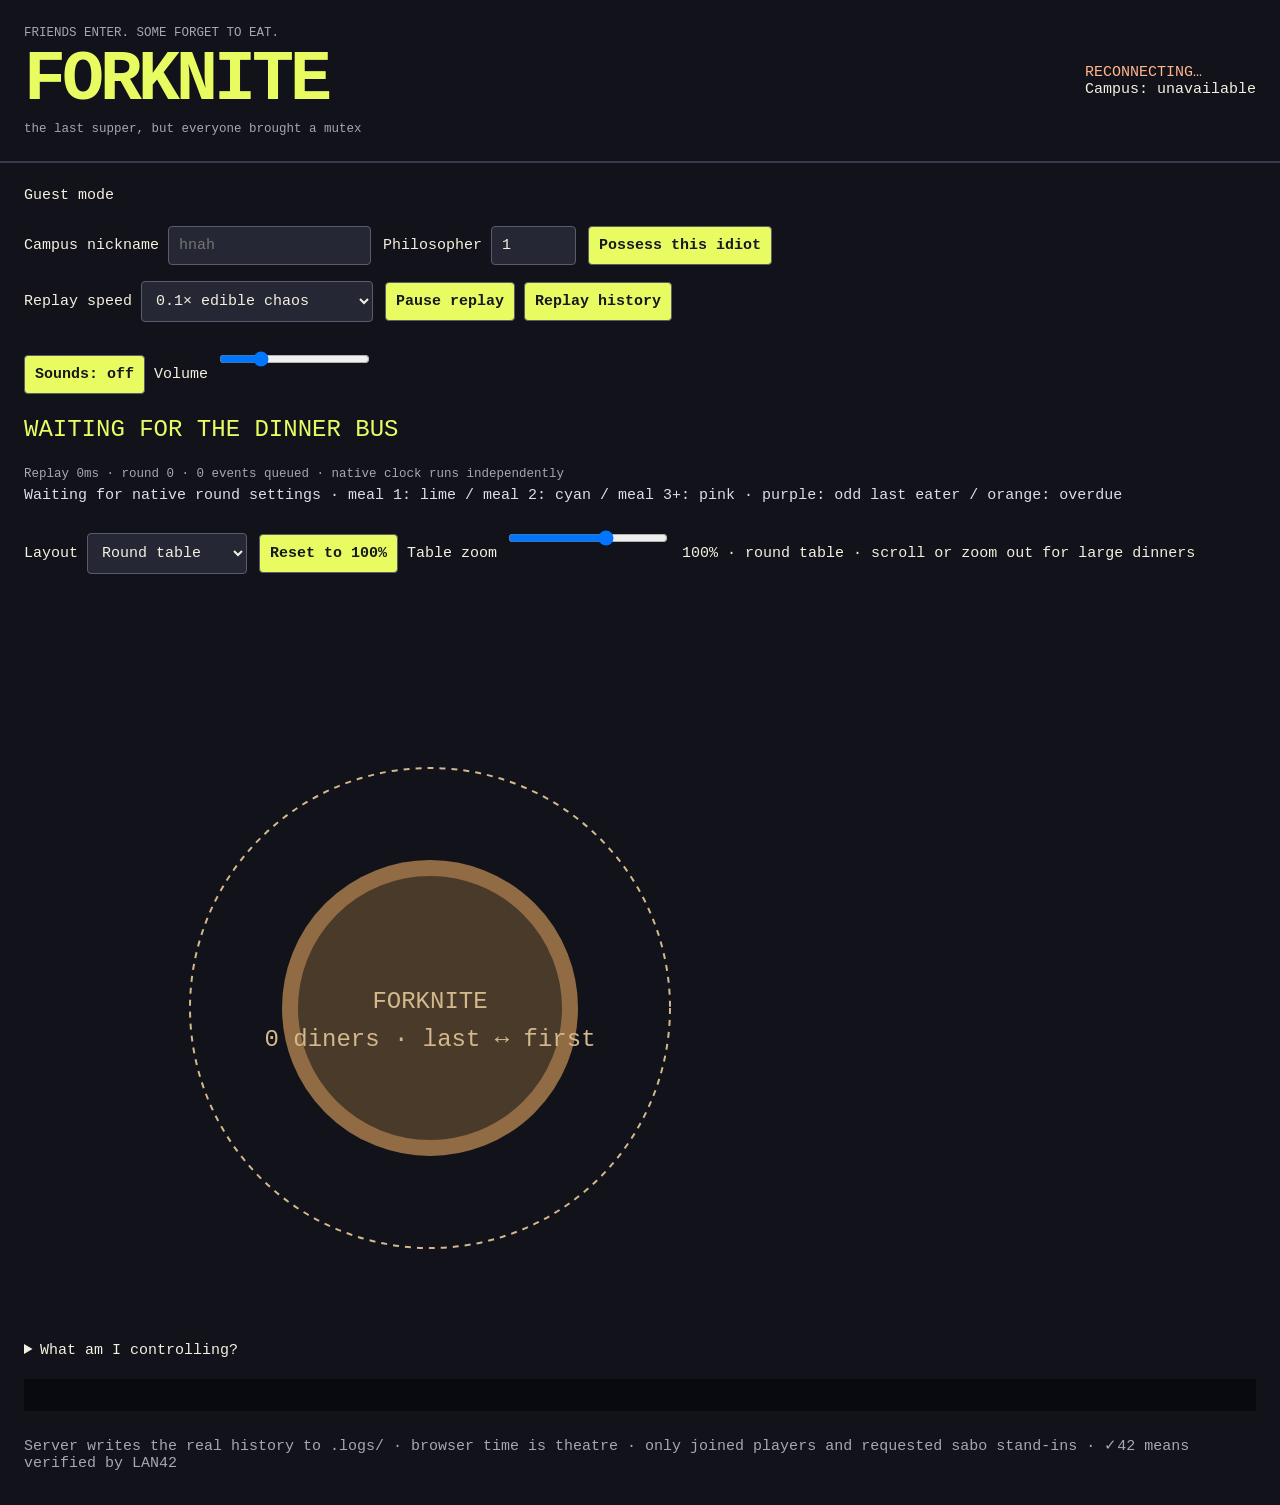
==== commit 38918f67: "fix: seat diners around a true circular tabletop" ====
--- a/minigames/forknite/public/index.html
+++ b/minigames/forknite/public/index.html
@@ -3,7 +3,7 @@
 *{box-sizing:border-box}body{margin:0;background:#11121a;color:#f3f0df;font:15px monospace}header,main{max-width:1400px;margin:auto;padding:24px}header{display:flex;justify-content:space-between;gap:20px;align-items:center;border-bottom:2px solid #383b4a}h1{font-size:clamp(30px,6vw,70px);margin:0;color:#e8fc62;letter-spacing:-4px}small{color:#a6a6b4}button,input,select{font:inherit;padding:10px;background:#252735;color:inherit;border:1px solid #595c6c;border-radius:4px}button{background:#e8fc62;color:#171820;cursor:pointer;font-weight:bold}label{display:inline-block;margin:8px 12px 8px 0}#banner{font-size:24px;margin:22px 0;color:#e8fc62}#arena{display:grid;grid-template-columns:repeat(auto-fill,minmax(115px,1fr));gap:10px}.philo{position:relative;text-align:center;min-height:150px;border:2px solid #414353;border-radius:8px;padding:12px 6px;background:#20222d;overflow:hidden}.philo.eating{border-color:#e8fc62;background:#353c24}.philo.sleeping{border-color:#8181ff}.philo.dead{background:#50252c;border-color:#ff7782;transform:rotate(-3deg)}.sprite{font-size:32px;line-height:1.4;white-space:pre}.eating .sprite{animation:chomp .16s infinite alternate}.thinking .sprite{animation:wobble .4s infinite alternate}.dead .sprite{transform:rotate(180deg)}.photo-status{display:block;font-size:10px;color:#ffb58d}.sprite a,.sprite button{font:10px monospace;padding:3px}.sprite img{width:48px;height:48px;object-fit:cover;border-radius:50%;image-rendering:auto}#identity{margin-bottom:14px}a{color:#e8fc62}.name{display:block;margin:6px 0;color:#fff;overflow-wrap:anywhere}.state{font-size:11px;color:#bbc0cf}.bar{height:5px;background:#57576a;margin-top:12px}.bar i{display:block;height:100%;background:#e8fc62;width:100%}#feed{max-height:180px;overflow:auto;background:#090a10;padding:16px;color:#b7c68d;white-space:pre-wrap}#status,#message{color:#ffb58d}details{margin:20px 0}footer{margin-top:25px;color:#a6a6b4}@keyframes chomp{to{transform:translateY(-5px) rotate(8deg)}}@keyframes wobble{to{transform:rotate(-5deg)}}@media(prefers-reduced-motion:reduce){*{animation:none!important}}
 
 #arena{display:grid;position:relative;grid-template-columns:repeat(auto-fit,minmax(min(100%,var(--card-width,160px)),1fr));gap:var(--card-gap,10px);width:100%;min-width:0;min-height:0;margin:0;isolation:isolate;padding:26px;background:#2c251f;border:3px solid #745334;border-radius:14px}#arena:before{content:none}.philo{position:relative;width:auto;min-width:0;min-height:0;transform:none;font-size:12px;padding:var(--card-padding,8px) 6px;overflow-wrap:anywhere}.philo.dead{transform:none}.bar{margin-top:6px}.bar i{background:var(--meal-color,#e8fc62)}.sprite{font-size:26px;line-height:1.2}.sprite img{width:var(--photo-size,48px);height:var(--photo-size,48px)}.name{margin:4px 0}.hunger{display:block;font-size:11px;color:#c4c6d3;margin-top:5px}#round-stats{line-height:1.8;color:#d8dfeb}main{min-width:0}#arena-viewport{width:100%;margin:20px 0;overflow:visible}#arena-frame{width:100%;min-width:0}#table-zoom{width:160px}header{flex-wrap:wrap}
-#arena[data-layout="table"]{background:#14151d}#arena-connections{position:absolute;inset:0;width:100%;height:100%;z-index:-1;pointer-events:none;overflow:visible}.neighbors{display:block;font-size:11px;color:#d2b88c;margin-top:5px}.table-rim{fill:none;stroke:#916b43;stroke-width:34;stroke-linejoin:round}.table-link{fill:none;stroke:#d2b88c;stroke-width:2;stroke-dasharray:4 4;stroke-linejoin:round}
+#arena[data-layout="round"]{display:block;padding:0;border:0;background:transparent;transform-origin:top left}#arena[data-layout="round"] .philo{position:absolute;min-height:220px;transform:translate(-50%,-50%)}#arena[data-layout="round"] .philo.dead{transform:translate(-50%,-50%)}#arena-connections{position:absolute;inset:0;width:100%;height:100%;z-index:-1;pointer-events:none}.neighbors{display:block;font-size:11px;color:#d2b88c;margin-top:5px}.table-top{fill:#493a2a;stroke:#916b43;stroke-width:16}.table-link{fill:none;stroke:#d2b88c;stroke-width:2;stroke-dasharray:6 6}.table-title{fill:#d2b88c;font:24px monospace;text-anchor:middle}.table-fork{font-size:25px;text-anchor:middle;dominant-baseline:middle}
 .philo.eating.odd-turn{border-color:#bc8cff;background:#40304f;box-shadow:0 0 0 2px #bc8cff55}.odd-turn .meal-timing{color:#d9baff}
 .philo.meal-late{border-color:#ffad42;background:#443321}.meal-timing{display:block;font-size:11px;color:#c4c6d3;margin-top:5px}.meal-late .meal-timing{color:#ffbd65}
 </style>
@@ -11,7 +11,7 @@
 <main><div id="identity"><span id="identity-label">Guest mode · silly face included</span></div><form id="join"><label>Campus nickname <input id="nickname" placeholder="hnah" maxlength="20" required pattern="[a-zA-Z0-9_-]+"></label><label>Philosopher <input id="slot" type="number" min="1" value="1" required style="width:85px"></label><button>Possess this idiot</button> <span id="message"></span></form>
 <div><label>Replay speed <select id="speed"><option value="1">1× actual chaos</option><option value="0.1" selected>0.1× edible chaos</option><option value="0.02">0.02× forensic dinner</option></select></label><button id="pause">Pause replay</button> <button id="replay">Replay history</button></div>
 <div><button id="fox-toggle" type="button" aria-pressed="false">Sounds: off</button> <label>Volume <input id="fox-volume" type="range" min="0" max="100" value="20" aria-label="Sound volume"></label> <small id="exam-audio-state" role="status" aria-live="polite"></small></div>
-<div id="banner">WAITING FOR THE DINNER BUS</div><small id="clock">Room host uses /start in LAN42.</small><div id="round-stats" role="status">Waiting for native round settings · meal 1: lime / meal 2: cyan / meal 3+: pink · purple: odd last eater / orange: overdue</div><div><label>Layout <select id="table-layout"><option value="table" selected>Connected table</option><option value="grid">Readable grid</option></select></label><button id="table-fit" type="button">Reset to 100%</button> <label>Table zoom <input id="table-zoom" type="range" min="50" max="150" value="100" aria-label="Table zoom"></label><output id="table-scale" for="table-zoom" aria-live="polite">100%</output></div><div id="arena-viewport" tabindex="0" aria-label="Connected dinner table; last and first seats share a fork"><div id="arena-frame"><div id="arena"></div></div></div>
+<div id="banner">WAITING FOR THE DINNER BUS</div><small id="clock">Room host uses /start in LAN42.</small><div id="round-stats" role="status">Waiting for native round settings · meal 1: lime / meal 2: cyan / meal 3+: pink · purple: odd last eater / orange: overdue</div><div><label>Layout <select id="table-layout"><option value="round" selected>Round table</option><option value="grid">Readable grid</option></select></label><button id="table-fit" type="button">Reset to 100%</button> <label>Table zoom <input id="table-zoom" type="range" min="10" max="150" value="100" aria-label="Table zoom"></label><output id="table-scale" for="table-zoom" aria-live="polite">100%</output></div><div id="arena-viewport" tabindex="0" aria-label="Connected dinner table; last and first seats share a fork"><div id="arena-frame"><div id="arena"></div></div></div>
 <details><summary>What am I controlling?</summary><p>Your attendance. Joined players and host-requested stand-ins sit at this table. Adjacent seats share forks. Seats and native philosopher IDs are shuffled every round. The C threads handle every fork, meal, sleep, thought and death. You are emotionally responsible.</p><p>Storm mode reduces the starvation deadline between fresh native rounds. The hunger bars and approximate milliseconds remaining are inferred from eating-start timestamps. Lime, cyan, and pink mark the first, second, and third-or-later eating starts. Purple highlights the last diner to start each numbered meal wave at an odd table, while that diner is eating. This extra odd-table turn is distinct from an overdue wait. Orange marks an overdue wait or a meal that started late. The estimated start-to-start window is max(eat + sleep, 2 × eat) for even tables or max(eat + sleep, 3 × eat) for odd tables, with max(2ms, 5% of eat) grace. Normal fork waiting is included; a single eating duration is not the late threshold. This is a display estimate, not proof of a scheduler fault. Meal counters count observed meal starts, not confirmed completed meals.</p></details><pre id="feed" aria-label="Recent moves"></pre><footer>Server writes the real history to .logs/ · browser time is theatre · only joined players and requested sabo stand-ins · ✓42 means verified by LAN42</footer></main>
 <script src="/avatar.js"></script>
 <script src="/campus-status.js"></script>
@@ -79,7 +79,7 @@
 $('#fox-toggle').onclick=()=>{const on=foxAudio.toggle();$('#fox-toggle').textContent='Sounds: '+(on?'on':'off');$('#fox-toggle').setAttribute('aria-pressed',String(on));};
 $('#fox-volume').oninput=ev=>foxAudio.setVolume(Number(ev.target.value)/100);
 const faces=['(•_•)','(ಠ_ಠ)','(=^.^=)','(o_o)','(¬_¬)','(°□°)'];
-function makeCard(id){const el=document.createElement('div');el.className='philo';el.innerHTML='<div class="sprite"></div><b class="name"></b><div class="state">waiting for carbs</div><div class="bar"><i></i></div><small class="hunger">waiting</small><small class="meal-timing">Waiting for round timings</small><small class="neighbors"></small>';arena.append(el);return {el,meals:0,lastMeal:0,lastDelay:0,dead:false};}
+function makeCard(id){const el=document.createElement('div');el.className='philo';el.innerHTML='<div class="sprite"></div><b class="name"></b><div class="state">waiting for carbs</div><div class="bar"><i></i></div><small class="hunger">waiting</small><small class="meal-timing">Waiting for round timings</small><small class="neighbors"></small>';arena.append(el);if(typeof ResizeObserver!=='undefined')new ResizeObserver(()=>{if(roundGeometry&&el.offsetHeight>roundGeometry.cardHeight+1)fitTable();}).observe(el);return {el,meals:0,lastMeal:0,lastDelay:0,dead:false};}
 function build(n){count=n;arena.textContent='';cards=[];$('#slot').max=n;names();}
 // TABLE_VIEW_START
 function tableView(width,zoom=1){
@@ -90,49 +90,68 @@
  const columns=Math.max(1,Math.floor((available+gap)/(cardWidth+gap)));
  return {cardWidth,gap,columns,padding:Math.max(4,8*density),photo:Math.max(40,48*density)};
 }
-function tableSeats(count,columns){
- return Array.from({length:count},(_,i)=>{const row=Math.floor(i/columns),offset=i%columns;return {row,column:row%2?columns-1-offset:offset};});
-}
-function tableLoop(points,left,bottom){
- if(!points.length)return '';
- const first=points[0],last=points[points.length-1];
- return 'M '+points.map(p=>p.x+' '+p.y).join(' L ')+' L '+last.x+' '+bottom+' L '+left+' '+bottom+' L '+left+' '+first.y+' L '+first.x+' '+first.y;
+function roundTable(count,cardWidth,cardHeight){
+ const diagonal=Math.hypot(cardWidth,cardHeight),spacing=diagonal+28;
+ const radius=Math.max(240,spacing/(2*Math.sin(Math.PI/Math.max(3,count))));
+ const margin=diagonal/2+30,size=2*(radius+margin),center=size/2;
+ const seats=Array.from({length:count},(_,i)=>{const angle=2*Math.PI*i/Math.max(1,count)-Math.PI/2;return {x:center+radius*Math.cos(angle),y:center+radius*Math.sin(angle),angle};});
+ return {size,center,radius,cardHeight,tableRadius:Math.max(140,radius-diagonal/2-14),seats};
 }
 // TABLE_VIEW_END
-let tableZoom=1,tableLayout='table';
+let tableZoom=1,tableLayout='round',roundGeometry=null;
 function fitTable(){
- const view=tableView($('#arena-viewport').clientWidth,tableZoom);
- const ordered=players.slice().sort((a,b)=>a.id-b.id),columns=Math.min(view.columns,Math.max(1,ordered.length));
+ const viewport=$('#arena-viewport'),frame=$('#arena-frame'),view=tableView(viewport.clientWidth,tableZoom);
+ const previous=roundGeometry,previousWidth=frame.offsetWidth,previousHeight=frame.offsetHeight;
+ const ordered=players.slice().sort((a,b)=>a.id-b.id),columns=Math.min(view.columns,Math.max(1,ordered.length)),isRound=tableLayout==='round';
  arena.dataset.layout=tableLayout;
  arena.style.gridTemplateColumns='repeat('+columns+',minmax(0,1fr))';
- const seats=tableSeats(ordered.length,columns);
- ordered.forEach((p,i)=>{const c=cards[p.id];if(!c)return;
-  c.el.style.gridColumn=tableLayout==='table'?String(seats[i].column+1):'';
-  c.el.style.gridRow=tableLayout==='table'?String(seats[i].row+1):'';
-  const neighbors=c.el.querySelector('.neighbors');
-  if(neighbors)neighbors.textContent=ordered.length>1?'Fork neighbors: #'+ordered[(i+ordered.length-1)%ordered.length].id+' · #'+ordered[(i+1)%ordered.length].id:'Only diner · both forks are yours';
- });
  arena.style.setProperty('--card-width',view.cardWidth+'px');
  arena.style.setProperty('--card-gap',view.gap+'px');
- arena.style.setProperty('--card-padding',view.padding+'px');
- arena.style.setProperty('--photo-size',view.photo+'px');
+ arena.style.setProperty('--card-padding','8px');
+ arena.style.setProperty('--photo-size','48px');
+ ordered.forEach((p,i)=>{const c=cards[p.id];if(!c)return;
+  c.el.style.gridColumn='';c.el.style.gridRow='';c.el.style.left='';c.el.style.top='';
+  c.el.style.width=isRound?'160px':'';
+  const neighbors=c.el.querySelector('.neighbors');
+  if(neighbors)neighbors.textContent=ordered.length>1?'Fork neighbors: #'+ordered[(i+ordered.length-1)%ordered.length].id+' · #'+ordered[(i+1)%ordered.length].id:'Only diner · one fork';
+ });
+ if(isRound){
+  const height=Math.max(220,...ordered.map(p=>cards[p.id]?cards[p.id].el.offsetHeight:0));
+  roundGeometry=roundTable(ordered.length,160,height);
+  arena.style.width=roundGeometry.size+'px';arena.style.height=roundGeometry.size+'px';
+  ordered.forEach((p,i)=>{const c=cards[p.id];if(c){c.el.style.left=roundGeometry.seats[i].x+'px';c.el.style.top=roundGeometry.seats[i].y+'px';}});
+  arena.style.transform='scale('+tableZoom+')';
+  frame.style.width=roundGeometry.size*tableZoom+'px';frame.style.height=roundGeometry.size*tableZoom+'px';frame.style.overflow='hidden';
+  viewport.style.overflow='auto';viewport.style.maxHeight='80vh';
+  if(!previous||previous.seats.length!==ordered.length){viewport.scrollLeft=Math.max(0,(frame.offsetWidth-viewport.clientWidth)/2);viewport.scrollTop=0;}
+  else if(previousWidth!==frame.offsetWidth){
+   viewport.scrollLeft=(viewport.scrollLeft+viewport.clientWidth/2)/Math.max(1,previousWidth)*frame.offsetWidth-viewport.clientWidth/2;
+   viewport.scrollTop=(viewport.scrollTop+viewport.clientHeight/2)/Math.max(1,previousHeight)*frame.offsetHeight-viewport.clientHeight/2;
+  }
+ }else{
+  roundGeometry=null;arena.style.width='100%';arena.style.height='';arena.style.transform='';
+  frame.style.width='100%';frame.style.height='';frame.style.overflow='visible';viewport.style.overflow='visible';viewport.style.maxHeight='none';
+ }
  $('#table-zoom').value=String(Math.round(tableZoom*100));
- $('#table-scale').textContent=Math.round(tableZoom*100)+'% · '+columns+' columns · '+(tableLayout==='table'?'closed fork loop':'seat-order grid');
+ $('#table-scale').textContent=Math.round(tableZoom*100)+'% · '+(isRound?'round table · scroll or zoom out for large dinners':columns+' columns · seat-order grid');
  drawConnections();
 }
 function drawConnections(){
  let svg=arena.querySelector('#arena-connections');
- if(tableLayout!=='table'){if(svg)svg.remove();return;}
+ if(!roundGeometry){if(svg)svg.remove();return;}
  const ns='http://www.w3.org/2000/svg';
  if(!svg){svg=document.createElementNS(ns,'svg');svg.id='arena-connections';svg.setAttribute('aria-hidden','true');arena.prepend(svg);}
- const bounds=arena.getBoundingClientRect(),ordered=players.slice().sort((a,b)=>a.id-b.id);
- const points=ordered.map(p=>cards[p.id]).filter(Boolean).map(c=>{const r=c.el.getBoundingClientRect();return {x:r.left-bounds.left+r.width/2,y:r.top-bounds.top+r.height/2};});
- const d=tableLoop(points,13,Math.max(13,bounds.height-15));
- svg.setAttribute('viewBox','0 0 '+Math.max(1,bounds.width)+' '+Math.max(1,bounds.height));
- svg.replaceChildren();
- for(const cls of ['table-rim','table-link']){const path=document.createElementNS(ns,'path');path.setAttribute('class',cls);path.setAttribute('d',d);svg.append(path);}
+ const g=roundGeometry;svg.setAttribute('viewBox','0 0 '+g.size+' '+g.size);svg.replaceChildren();
+ function element(type,attrs,text){const el=document.createElementNS(ns,type);for(const [k,v] of Object.entries(attrs))el.setAttribute(k,v);if(text)el.textContent=text;svg.append(el);}
+ element('circle',{class:'table-top',cx:g.center,cy:g.center,r:g.tableRadius});
+ element('circle',{class:'table-link',cx:g.center,cy:g.center,r:g.radius});
+ element('text',{class:'table-title',x:g.center,y:g.center},'FORKNITE');
+ element('text',{class:'table-title',x:g.center,y:g.center+38},g.seats.length+' diners · last ↔ first');
+ g.seats.forEach((seat,i)=>{const angle=seat.angle+Math.PI/Math.max(1,g.seats.length),r=g.tableRadius-18;
+  element('text',{class:'table-fork',x:g.center+r*Math.cos(angle),y:g.center+r*Math.sin(angle)},'🍴');
+ });
 }
-$('#table-layout').onchange=ev=>{tableLayout=ev.target.value;fitTable();};
+$('#table-layout').onchange=ev=>{tableLayout=ev.target.value;if(tableLayout==='grid')tableZoom=Math.max(.5,tableZoom);fitTable();};
 $('#table-fit').onclick=()=>{tableZoom=1;fitTable();};
 $('#table-zoom').oninput=ev=>{tableZoom=Number(ev.target.value)/100;fitTable();};
 window.addEventListener('resize',fitTable);
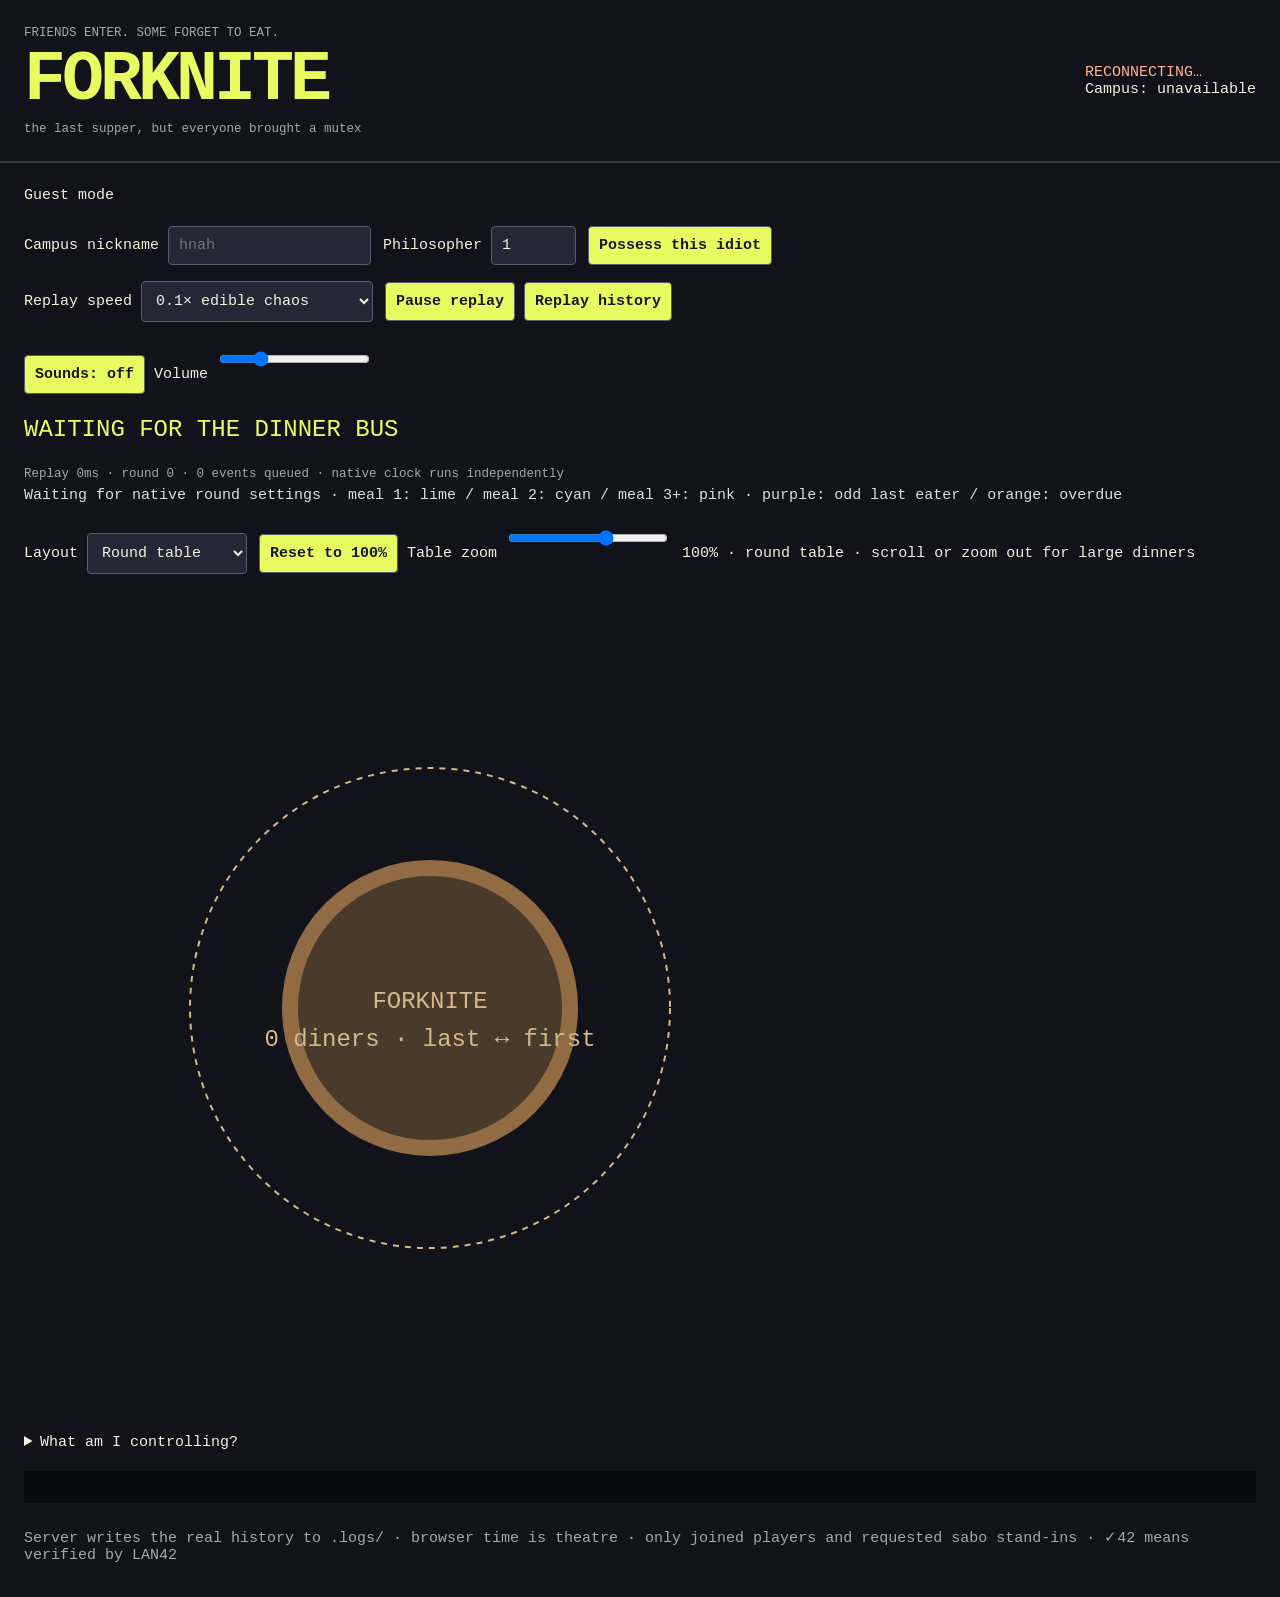
==== commit 2f1d548b: "fix: let round tables extend the full browser page" ====
--- a/minigames/forknite/public/index.html
+++ b/minigames/forknite/public/index.html
@@ -101,7 +101,6 @@
 let tableZoom=1,tableLayout='round',roundGeometry=null;
 function fitTable(){
  const viewport=$('#arena-viewport'),frame=$('#arena-frame'),view=tableView(viewport.clientWidth,tableZoom);
- const previous=roundGeometry,previousWidth=frame.offsetWidth,previousHeight=frame.offsetHeight;
  const ordered=players.slice().sort((a,b)=>a.id-b.id),columns=Math.min(view.columns,Math.max(1,ordered.length)),isRound=tableLayout==='round';
  arena.dataset.layout=tableLayout;
  arena.style.gridTemplateColumns='repeat('+columns+',minmax(0,1fr))';
@@ -122,12 +121,8 @@
   ordered.forEach((p,i)=>{const c=cards[p.id];if(c){c.el.style.left=roundGeometry.seats[i].x+'px';c.el.style.top=roundGeometry.seats[i].y+'px';}});
   arena.style.transform='scale('+tableZoom+')';
   frame.style.width=roundGeometry.size*tableZoom+'px';frame.style.height=roundGeometry.size*tableZoom+'px';frame.style.overflow='hidden';
-  viewport.style.overflow='auto';viewport.style.maxHeight='80vh';
-  if(!previous||previous.seats.length!==ordered.length){viewport.scrollLeft=Math.max(0,(frame.offsetWidth-viewport.clientWidth)/2);viewport.scrollTop=0;}
-  else if(previousWidth!==frame.offsetWidth){
-   viewport.scrollLeft=(viewport.scrollLeft+viewport.clientWidth/2)/Math.max(1,previousWidth)*frame.offsetWidth-viewport.clientWidth/2;
-   viewport.scrollTop=(viewport.scrollTop+viewport.clientHeight/2)/Math.max(1,previousHeight)*frame.offsetHeight-viewport.clientHeight/2;
-  }
+  // The entire scene extends the document; never trap it in a nested scroller.
+  viewport.style.overflow='visible';viewport.style.maxHeight='none';
  }else{
   roundGeometry=null;arena.style.width='100%';arena.style.height='';arena.style.transform='';
   frame.style.width='100%';frame.style.height='';frame.style.overflow='visible';viewport.style.overflow='visible';viewport.style.maxHeight='none';
